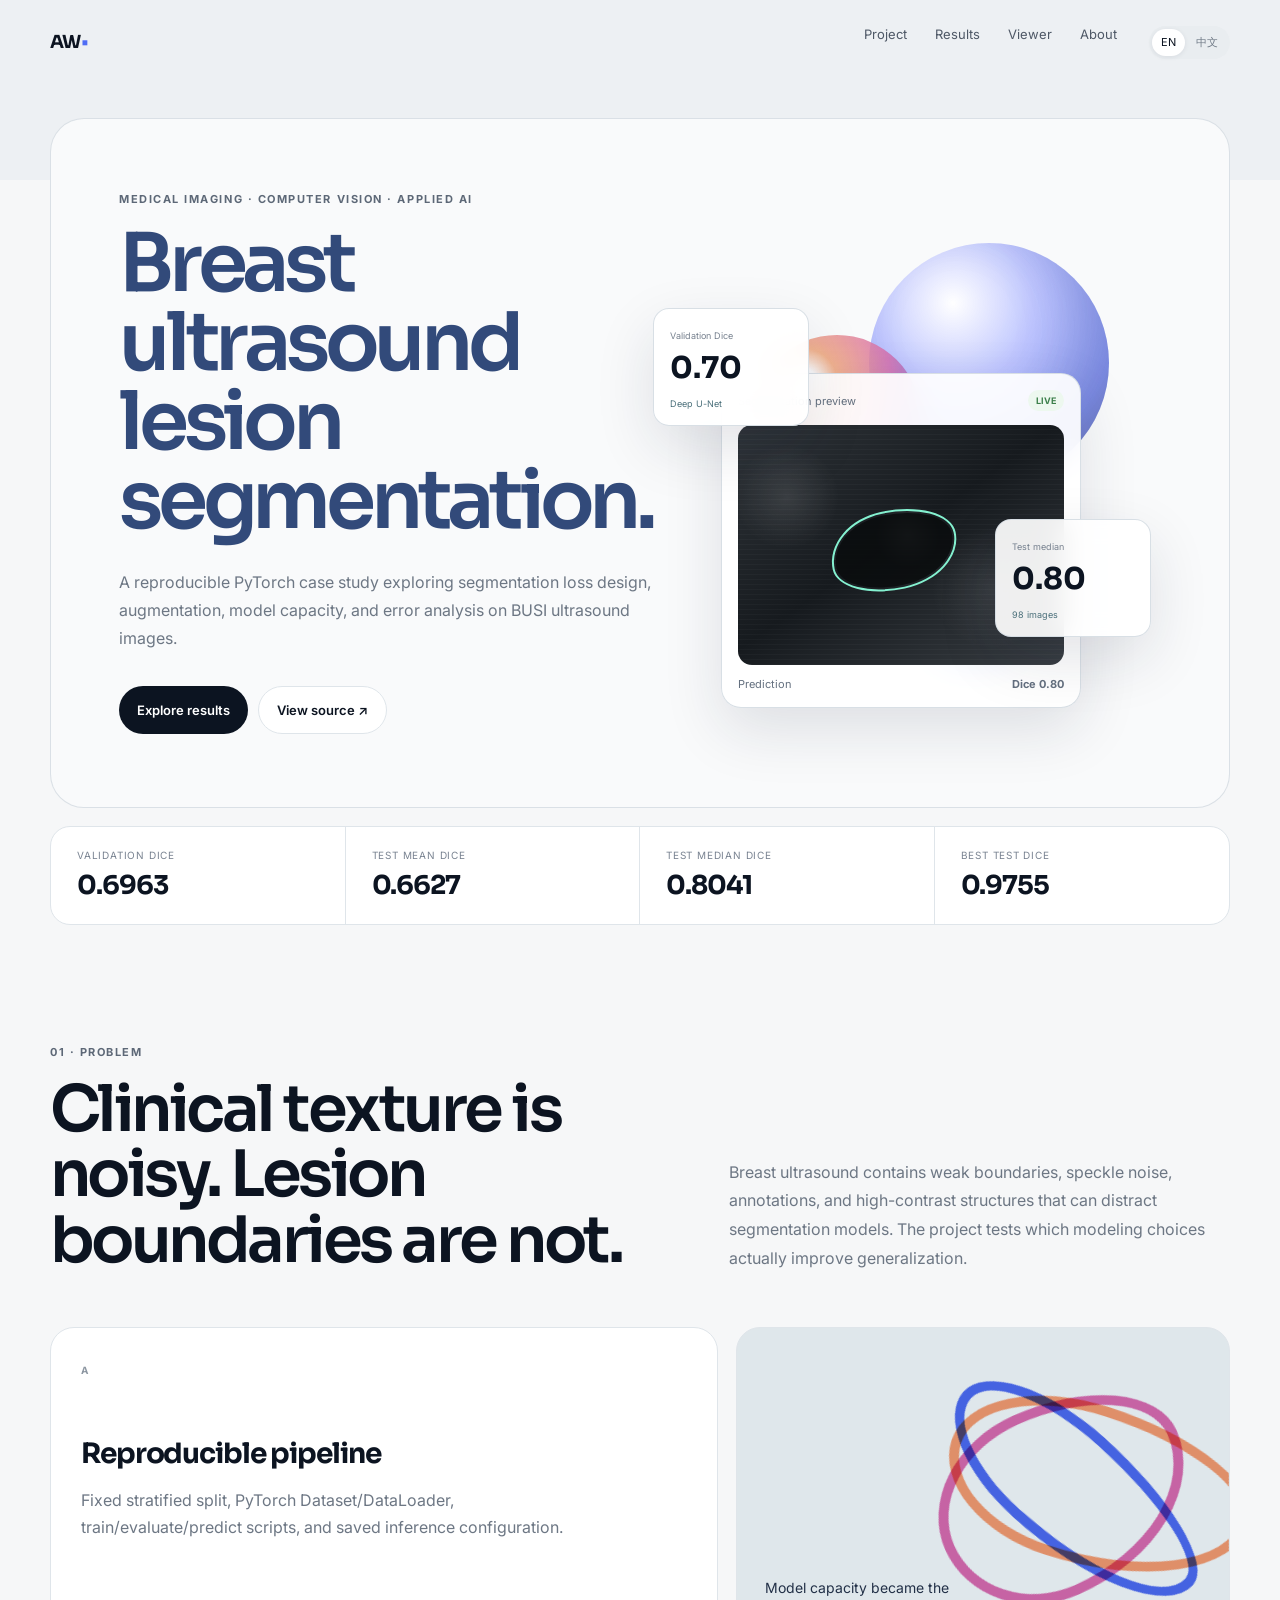
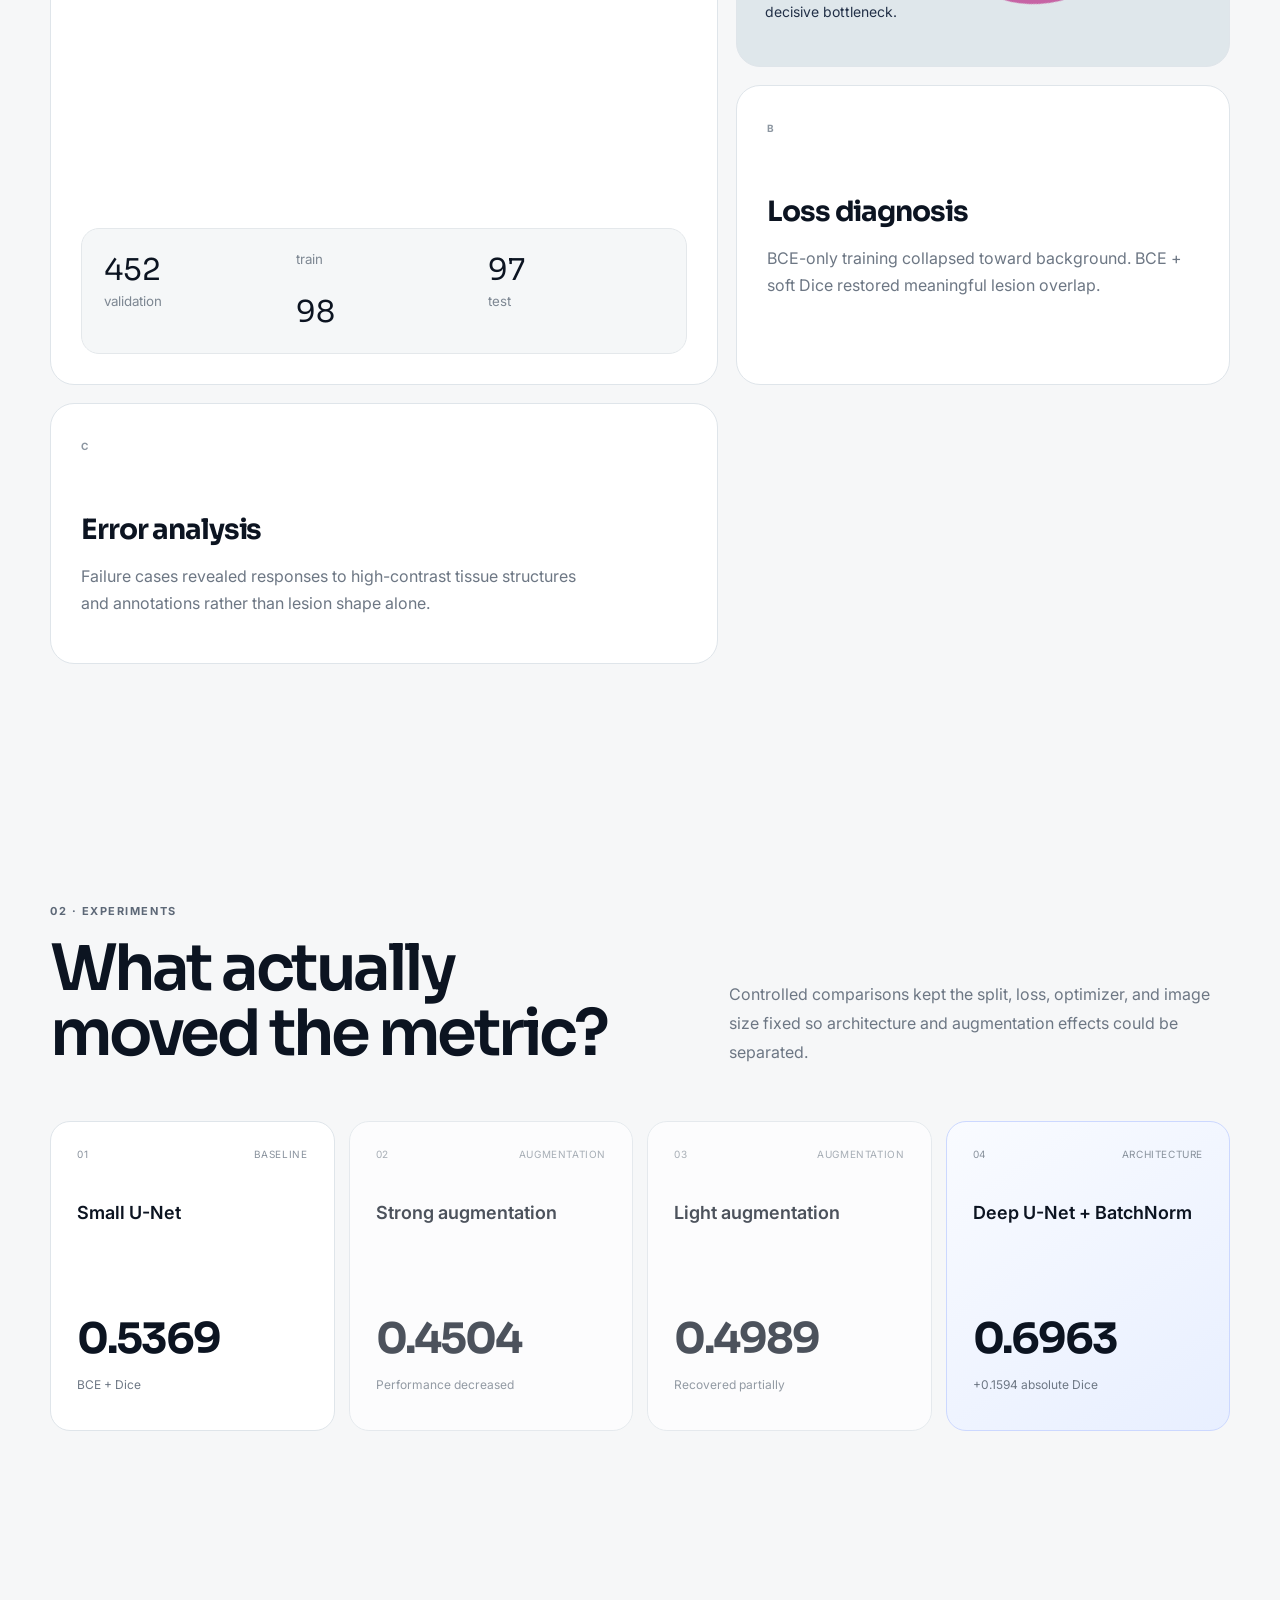
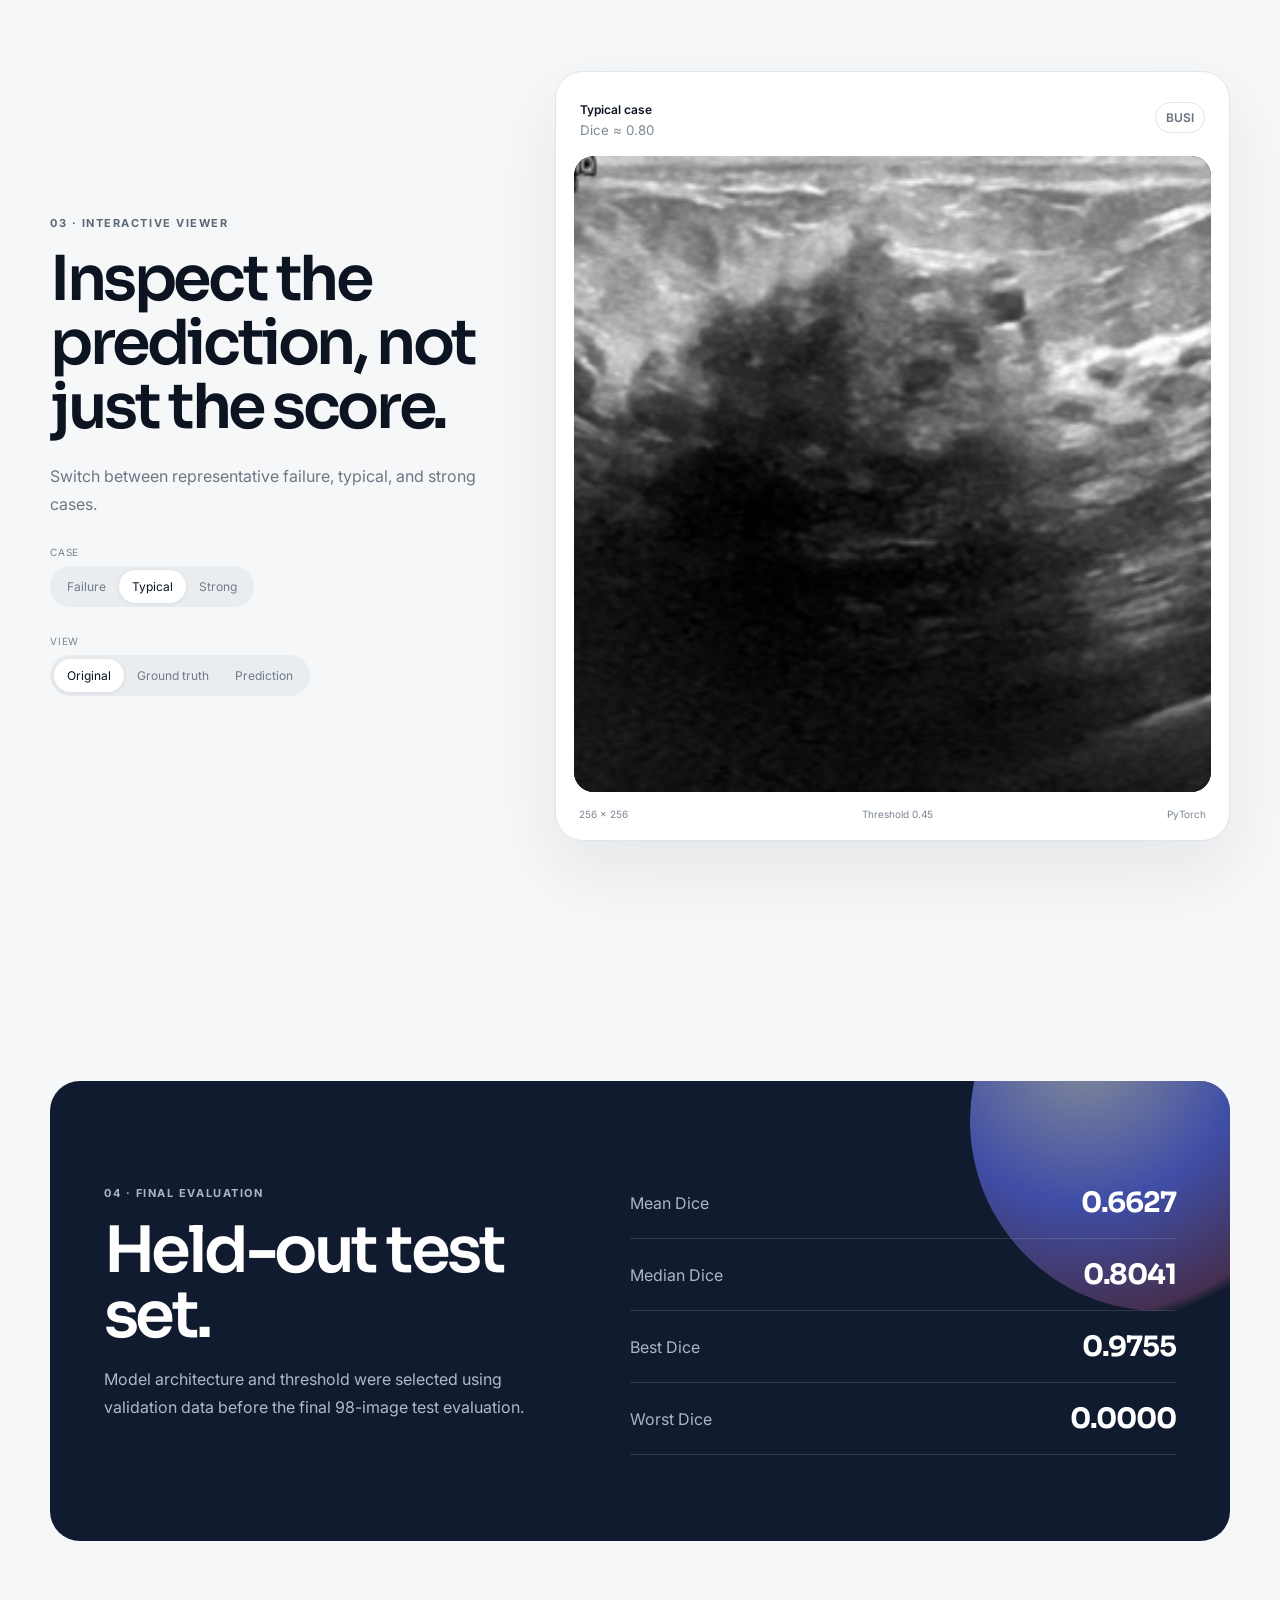
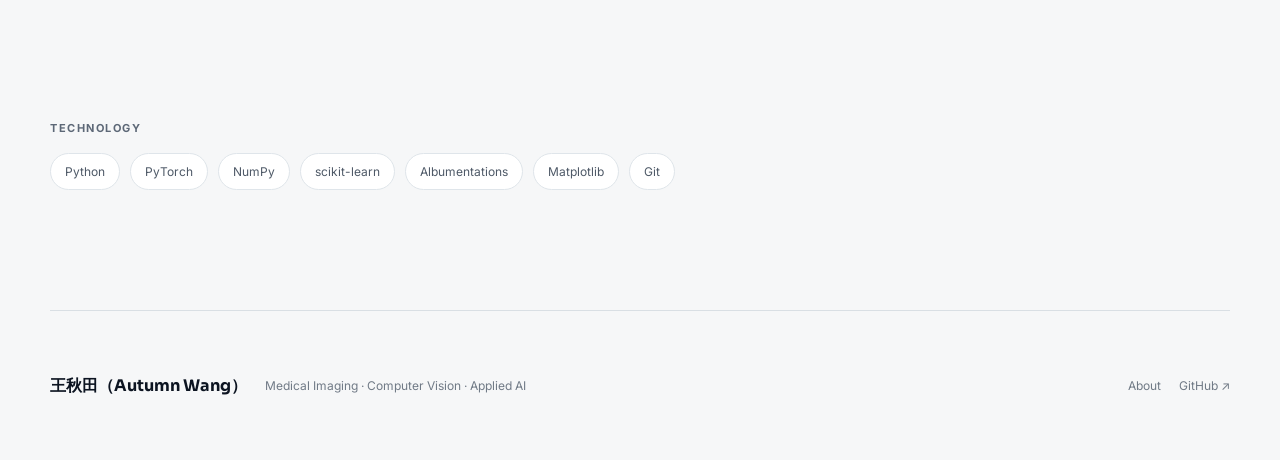
==== index.html @ 42db192d "Add bilingual biomedical AI portfolio This adds a bilingual GitHub Pages portfolio for a biomedical " ====
<!DOCTYPE html>
<html lang="en">
<head>
  <meta charset="UTF-8" />
  <meta name="viewport" content="width=device-width, initial-scale=1.0" />
  <meta name="description" content="Breast ultrasound lesion segmentation case study by Autumn Wang." />
  <title>Autumn Wang — Medical AI Portfolio</title>
  <link rel="preconnect" href="https://fonts.googleapis.com">
  <link rel="preconnect" href="https://fonts.gstatic.com" crossorigin>
  <link href="https://fonts.googleapis.com/css2?family=Inter:wght@400;500;600;700&family=Sora:wght@500;600;700&display=swap" rel="stylesheet">
  <link rel="stylesheet" href="style.css" />
</head>
<body>
  <header class="site-header">
    <a class="brand" href="index.html">AW<span>•</span></a>
    <nav class="nav">
      <a href="#work" data-en="Project" data-zh="项目">Project</a>
      <a href="#results" data-en="Results" data-zh="结果">Results</a>
      <a href="#viewer" data-en="Viewer" data-zh="案例">Viewer</a>
      <a href="about.html" data-en="About" data-zh="关于我">About</a>
      <div class="language-switch" aria-label="Language">
        <button class="language-button active" data-language="en">EN</button>
        <button class="language-button" data-language="zh">中文</button>
      </div>
    </nav>
  </header>

  <main>
    <section class="hero-shell">
      <div class="hero-panel">
        <div class="hero-copy">
          <p class="eyebrow" data-en="MEDICAL IMAGING · COMPUTER VISION · APPLIED AI" data-zh="医学影像 · 计算机视觉 · 应用型 AI">
            MEDICAL IMAGING · COMPUTER VISION · APPLIED AI
          </p>

          <h1>
            <span data-en="Breast ultrasound" data-zh="乳腺超声">Breast ultrasound</span><br>
            <span class="hero-accent" data-en="lesion segmentation." data-zh="病灶分割。">lesion segmentation.</span>
          </h1>

          <p class="hero-lede"
             data-en="A reproducible PyTorch case study exploring segmentation loss design, augmentation, model capacity, and error analysis on BUSI ultrasound images."
             data-zh="基于 PyTorch 的可复现医学影像分割项目，系统比较损失函数、数据增强与模型容量，并对 BUSI 超声影像进行错误分析。">
             A reproducible PyTorch case study exploring segmentation loss design, augmentation, model capacity, and error analysis on BUSI ultrasound images.
          </p>

          <div class="hero-actions">
            <a class="btn btn-dark" href="#results" data-en="Explore results" data-zh="查看实验结果">Explore results</a>
            <a class="btn btn-light" href="https://github.com/qwqtw/breast-ultrasound-segmentation" target="_blank" rel="noreferrer">
              <span data-en="View source ↗" data-zh="查看源码 ↗">View source ↗</span>
            </a>
          </div>
        </div>

        <div class="hero-visual" aria-hidden="true">
          <div class="orb orb-a"></div>
          <div class="orb orb-b"></div>
          <div class="orb orb-c"></div>

          <div class="float-card card-main">
            <div class="card-bar">
              <span data-en="Segmentation preview" data-zh="分割预览">Segmentation preview</span>
              <span class="status-dot">LIVE</span>
            </div>
            <div class="ultrasound-frame">
              <div class="scan-lines"></div>
              <div class="lesion-shape"></div>
              <div class="contour"></div>
            </div>
            <div class="mini-row">
              <span data-en="Prediction" data-zh="预测结果">Prediction</span>
              <strong>Dice 0.80</strong>
            </div>
          </div>

          <div class="float-card card-metric metric-one">
            <span class="mini-label" data-en="Validation Dice" data-zh="验证集 Dice">Validation Dice</span>
            <strong>0.70</strong>
            <span class="mini-note">Deep U-Net</span>
          </div>

          <div class="float-card card-metric metric-two">
            <span class="mini-label" data-en="Test median" data-zh="测试集中位数">Test median</span>
            <strong>0.80</strong>
            <span class="mini-note" data-en="98 images" data-zh="98 张图像">98 images</span>
          </div>
        </div>
      </div>

      <div class="hero-strip">
        <div><span data-en="Validation Dice" data-zh="验证集 Dice">Validation Dice</span><strong>0.6963</strong></div>
        <div><span data-en="Test Mean Dice" data-zh="测试集平均 Dice">Test Mean Dice</span><strong>0.6627</strong></div>
        <div><span data-en="Test Median Dice" data-zh="测试集中位 Dice">Test Median Dice</span><strong>0.8041</strong></div>
        <div><span data-en="Best Test Dice" data-zh="最佳测试 Dice">Best Test Dice</span><strong>0.9755</strong></div>
      </div>
    </section>

    <section class="section" id="work">
      <div class="section-title-row">
        <div>
          <p class="eyebrow" data-en="01 · PROBLEM" data-zh="01 · 问题">01 · PROBLEM</p>
          <h2 data-en="Clinical texture is noisy. Lesion boundaries are not."
              data-zh="超声纹理复杂，病灶边界更难。">
            Clinical texture is noisy. Lesion boundaries are not.
          </h2>
        </div>
        <p class="section-copy"
           data-en="Breast ultrasound contains weak boundaries, speckle noise, annotations, and high-contrast structures that can distract segmentation models. The project tests which modeling choices actually improve generalization."
           data-zh="乳腺超声影像中存在弱边界、散斑噪声、标注与高对比结构，容易干扰分割模型。本项目通过控制变量实验验证哪些建模选择真正改善泛化能力。">
           Breast ultrasound contains weak boundaries, speckle noise, annotations, and high-contrast structures that can distract segmentation models.
        </p>
      </div>

      <div class="mosaic">
        <article class="tile tile-large">
          <span class="tile-index">A</span>
          <h3 data-en="Reproducible pipeline" data-zh="可复现训练流程">Reproducible pipeline</h3>
          <p data-en="Fixed stratified split, PyTorch Dataset/DataLoader, train/evaluate/predict scripts, and saved inference configuration."
             data-zh="采用固定分层划分、PyTorch Dataset/DataLoader、独立 train/evaluate/predict 脚本，并保存推理配置。">
             Fixed stratified split, PyTorch Dataset/DataLoader, train/evaluate/predict scripts, and saved inference configuration.
          </p>
          <div class="code-surface">
            <span>452</span><small data-en="train" data-zh="训练">train</small>
            <span>97</span><small data-en="validation" data-zh="验证">validation</small>
            <span>98</span><small data-en="test" data-zh="测试">test</small>
          </div>
        </article>

        <article class="tile tile-visual">
          <div class="protein-loop loop-one"></div>
          <div class="protein-loop loop-two"></div>
          <div class="protein-loop loop-three"></div>
          <p class="floating-caption"
             data-en="Model capacity became the decisive bottleneck."
             data-zh="模型容量最终成为最关键的性能瓶颈。">
             Model capacity became the decisive bottleneck.
          </p>
        </article>

        <article class="tile">
          <span class="tile-index">B</span>
          <h3 data-en="Loss diagnosis" data-zh="损失函数诊断">Loss diagnosis</h3>
          <p data-en="BCE-only training collapsed toward background. BCE + soft Dice restored meaningful lesion overlap."
             data-zh="仅使用 BCE 时模型塌缩为背景预测；加入 soft Dice 后恢复了有效的病灶区域学习。">
             BCE-only training collapsed toward background.
          </p>
        </article>

        <article class="tile">
          <span class="tile-index">C</span>
          <h3 data-en="Error analysis" data-zh="错误分析">Error analysis</h3>
          <p data-en="Failure cases revealed responses to high-contrast tissue structures and annotations rather than lesion shape alone."
             data-zh="失败案例显示模型会响应高对比组织结构与影像标注，而不仅仅是病灶形态。">
             Failure cases revealed responses to high-contrast tissue structures and annotations rather than lesion shape alone.
          </p>
        </article>
      </div>
    </section>

    <section class="section" id="results">
      <div class="section-title-row">
        <div>
          <p class="eyebrow" data-en="02 · EXPERIMENTS" data-zh="02 · 实验">02 · EXPERIMENTS</p>
          <h2 data-en="What actually moved the metric?" data-zh="真正提升性能的是什么？">What actually moved the metric?</h2>
        </div>
        <p class="section-copy"
           data-en="Controlled comparisons kept the split, loss, optimizer, and image size fixed so architecture and augmentation effects could be separated."
           data-zh="通过固定数据划分、损失函数、优化器和图像尺寸，分别评估数据增强与模型结构对性能的影响。">
           Controlled comparisons kept the split, loss, optimizer, and image size fixed.
        </p>
      </div>

      <div class="experiment-track">
        <article class="experiment-card">
          <div class="exp-top"><span>01</span><span data-en="Baseline" data-zh="基线">Baseline</span></div>
          <h3 data-en="Small U-Net" data-zh="小型 U-Net">Small U-Net</h3>
          <strong>0.5369</strong>
          <p>BCE + Dice</p>
        </article>

        <article class="experiment-card dim">
          <div class="exp-top"><span>02</span><span data-en="Augmentation" data-zh="数据增强">Augmentation</span></div>
          <h3 data-en="Strong augmentation" data-zh="强数据增强">Strong augmentation</h3>
          <strong>0.4504</strong>
          <p data-en="Performance decreased" data-zh="性能下降">Performance decreased</p>
        </article>

        <article class="experiment-card dim">
          <div class="exp-top"><span>03</span><span data-en="Augmentation" data-zh="数据增强">Augmentation</span></div>
          <h3 data-en="Light augmentation" data-zh="轻量数据增强">Light augmentation</h3>
          <strong>0.4989</strong>
          <p data-en="Recovered partially" data-zh="部分恢复">Recovered partially</p>
        </article>

        <article class="experiment-card winner">
          <div class="exp-top"><span>04</span><span data-en="Architecture" data-zh="模型结构">Architecture</span></div>
          <h3 data-en="Deep U-Net + BatchNorm" data-zh="深层 U-Net + BatchNorm">Deep U-Net + BatchNorm</h3>
          <strong>0.6963</strong>
          <p data-en="+0.1594 absolute Dice" data-zh="Dice 绝对提升 +0.1594">+0.1594 absolute Dice</p>
        </article>
      </div>
    </section>

    <section class="section viewer-section" id="viewer">
      <div class="viewer-copy">
        <p class="eyebrow" data-en="03 · INTERACTIVE VIEWER" data-zh="03 · 交互式案例">03 · INTERACTIVE VIEWER</p>
        <h2 data-en="Inspect the prediction, not just the score."
            data-zh="不只看分数，也看模型到底预测了什么。">
            Inspect the prediction, not just the score.
        </h2>
        <p data-en="Switch between representative failure, typical, and strong cases."
           data-zh="切换查看代表性的失败、典型和优秀案例。">
           Switch between representative failure, typical, and strong cases.
        </p>

        <div class="switch-group">
          <span data-en="Case" data-zh="案例">Case</span>
          <div class="pill-switch" id="caseSwitch">
            <button data-case="failure" data-en="Failure" data-zh="失败">Failure</button>
            <button data-case="typical" class="active" data-en="Typical" data-zh="典型">Typical</button>
            <button data-case="strong" data-en="Strong" data-zh="优秀">Strong</button>
          </div>
        </div>

        <div class="switch-group">
          <span data-en="View" data-zh="视图">View</span>
          <div class="pill-switch" id="viewSwitch">
            <button data-view="original" class="active" data-en="Original" data-zh="原图">Original</button>
            <button data-view="ground-truth" data-en="Ground truth" data-zh="真实标注">Ground truth</button>
            <button data-view="prediction" data-en="Prediction" data-zh="模型预测">Prediction</button>
          </div>
        </div>
      </div>

      <div class="viewer-device">
        <div class="viewer-topbar">
          <div>
            <span id="viewerCaseLabel">Typical case</span>
            <small id="viewerScore">Dice ≈ 0.80</small>
          </div>
          <span class="viewer-badge">BUSI</span>
        </div>
        <div class="viewer-canvas">
          <div id="placeholderArt" class="placeholder-art">
            <div class="scan-lines"></div>
            <div class="lesion-shape large-lesion"></div>
            <div class="contour contour-large"></div>
          </div>
          <img id="viewerImage" alt="Segmentation case" hidden />
        </div>
        <div class="viewer-meta">
          <span>256 × 256</span>
          <span>Threshold 0.45</span>
          <span>PyTorch</span>
        </div>
      </div>
    </section>

    <section class="section final-section">
      <div class="final-panel">
        <div class="final-copy">
          <p class="eyebrow" data-en="04 · FINAL EVALUATION" data-zh="04 · 最终评估">04 · FINAL EVALUATION</p>
          <h2 data-en="Held-out test set." data-zh="独立测试集评估。">Held-out test set.</h2>
          <p data-en="Model architecture and threshold were selected using validation data before the final 98-image test evaluation."
             data-zh="模型结构与阈值均在验证集上确定后，才对 98 张独立测试图像进行最终评估。">
             Model architecture and threshold were selected using validation data before the final 98-image test evaluation.
          </p>
        </div>
        <div class="metric-stack">
          <div><span data-en="Mean Dice" data-zh="平均 Dice">Mean Dice</span><strong>0.6627</strong></div>
          <div><span data-en="Median Dice" data-zh="中位 Dice">Median Dice</span><strong>0.8041</strong></div>
          <div><span data-en="Best Dice" data-zh="最佳 Dice">Best Dice</span><strong>0.9755</strong></div>
          <div><span data-en="Worst Dice" data-zh="最低 Dice">Worst Dice</span><strong>0.0000</strong></div>
        </div>
      </div>
    </section>

    <section class="section tech-section">
      <p class="eyebrow" data-en="TECHNOLOGY" data-zh="技术栈">TECHNOLOGY</p>
      <div class="tech-cloud">
        <span>Python</span><span>PyTorch</span><span>NumPy</span><span>scikit-learn</span>
        <span>Albumentations</span><span>Matplotlib</span><span>Git</span>
      </div>
    </section>
  </main>

  <footer class="site-footer">
    <div>
      <strong>王秋田（Autumn Wang）</strong>
      <span data-en="Medical Imaging · Computer Vision · Applied AI"
            data-zh="医学影像 · 计算机视觉 · 应用型 AI">
        Medical Imaging · Computer Vision · Applied AI
      </span>
    </div>
    <div>
      <a href="about.html" data-en="About" data-zh="关于我">About</a>
      <a href="https://github.com/qwqtw/breast-ultrasound-segmentation" target="_blank" rel="noreferrer">GitHub ↗</a>
    </div>
  </footer>

  <script src="script.js"></script>
</body>
</html>
---- style.css ----
:root {
  --bg: #eef1f4;
  --paper: #f9fafb;
  --white: #ffffff;
  --ink: #0c1421;
  --muted: #6d7784;
  --line: #dfe5ea;
  --navy: #101b2f;
  --navy-2: #17263f;
  --blue: #4f6df5;
  --cyan: #6ec8d2;
  --lav: #b5b8ff;
  --peach: #ff9e72;
  --pink: #e36db2;
  --radius-xl: 34px;
  --radius-lg: 24px;
  --radius-md: 16px;
  --max: 1180px;
}

* { box-sizing: border-box; }

html { scroll-behavior: smooth; }

body {
  margin: 0;
  color: var(--ink);
  background:
    linear-gradient(180deg, #edf0f3 0, #edf0f3 180px, #f6f7f8 180px, #f6f7f8 100%);
  font-family: Inter, system-ui, -apple-system, BlinkMacSystemFont, "Segoe UI", sans-serif;
}

a { color: inherit; text-decoration: none; }
button { font: inherit; }

.site-header {
  width: min(calc(100% - 40px), var(--max));
  height: 84px;
  margin: 0 auto;
  display: flex;
  align-items: center;
  justify-content: space-between;
}

.brand {
  font-family: Sora, sans-serif;
  font-size: 18px;
  font-weight: 700;
  letter-spacing: -.04em;
}

.brand span { color: var(--blue); }

.nav {
  display: flex;
  gap: 28px;
  font-size: 13px;
  color: #4e5866;
}

.nav a:hover, .nav a.active { color: #0c1421; }

main {
  width: min(calc(100% - 40px), var(--max));
  margin: 0 auto;
}

.hero-shell { padding-top: 34px; }

.hero-panel {
  min-height: 690px;
  padding: 68px;
  border-radius: var(--radius-xl);
  background: var(--paper);
  position: relative;
  overflow: hidden;
  display: grid;
  grid-template-columns: 1.02fr .98fr;
  align-items: center;
  border: 1px solid rgba(215,222,228,.9);
}

.hero-panel::after {
  content: "";
  position: absolute;
  inset: auto -140px -210px 40%;
  height: 420px;
  background:
    repeating-linear-gradient(0deg, rgba(17,24,39,.045) 0 1px, transparent 1px 35px),
    repeating-linear-gradient(90deg, rgba(17,24,39,.045) 0 1px, transparent 1px 35px);
  transform: perspective(460px) rotateX(65deg);
  transform-origin: bottom;
  pointer-events: none;
}

.hero-copy { position: relative; z-index: 5; }

.eyebrow {
  margin: 0 0 18px;
  font-size: 11px;
  font-weight: 700;
  letter-spacing: .14em;
  color: #5d6877;
}

.hero-copy h1,
.about-copy h1 {
  margin: 0;
  font-family: Sora, sans-serif;
  font-size: clamp(54px, 6.3vw, 88px);
  line-height: .98;
  letter-spacing: -.065em;
  font-weight: 600;
}

.hero-copy h1 span,
.about-copy h1 span {
  color: #324a7a;
}

.hero-lede {
  max-width: 610px;
  margin: 28px 0 0;
  color: var(--muted);
  line-height: 1.75;
  font-size: 16px;
}

.hero-actions {
  display: flex;
  gap: 10px;
  margin-top: 34px;
}

.btn {
  min-height: 48px;
  padding: 0 18px;
  border-radius: 999px;
  display: inline-flex;
  align-items: center;
  justify-content: center;
  font-size: 13px;
  font-weight: 600;
}

.btn-dark { background: var(--ink); color: #fff; }
.btn-light { background: #fff; border: 1px solid var(--line); }

.hero-visual {
  position: relative;
  min-height: 520px;
}

.orb {
  position: absolute;
  border-radius: 50%;
  filter: blur(.2px);
}

.orb-a {
  width: 240px;
  height: 240px;
  right: 42px;
  top: 40px;
  background:
    radial-gradient(circle at 35% 25%, rgba(255,255,255,.95), rgba(178,186,255,.82) 34%, rgba(94,116,246,.72) 70%, rgba(68,84,160,.78));
  box-shadow: inset -30px -35px 60px rgba(34,44,89,.18);
}

.orb-b {
  width: 168px;
  height: 168px;
  right: 230px;
  top: 132px;
  background:
    radial-gradient(circle at 30% 28%, #fff 0 8%, rgba(255,174,128,.95) 20%, rgba(232,100,176,.8) 52%, rgba(112,102,226,.76) 80%);
  filter: saturate(.82);
}

.orb-c {
  width: 120px;
  height: 120px;
  right: 116px;
  bottom: 56px;
  background:
    radial-gradient(circle at 30% 30%, #eefcff, #78cbd4 40%, #5b77ee 72%, #6c4cb8);
}

.float-card {
  position: absolute;
  background: rgba(255,255,255,.92);
  border: 1px solid rgba(214,222,228,.95);
  box-shadow: 0 22px 60px rgba(25,36,57,.12);
  backdrop-filter: blur(14px);
}

.card-main {
  width: 360px;
  right: 70px;
  top: 170px;
  border-radius: 20px;
  padding: 16px;
  z-index: 4;
}

.card-bar, .mini-row {
  display: flex;
  justify-content: space-between;
  align-items: center;
  font-size: 11px;
  color: #64707f;
}

.status-dot {
  padding: 5px 8px;
  border-radius: 999px;
  background: #edf8ef;
  color: #3b7f4a;
  font-weight: 700;
  font-size: 9px;
}

.ultrasound-frame,
.viewer-canvas {
  position: relative;
  overflow: hidden;
  background:
    radial-gradient(circle at 52% 46%, rgba(255,255,255,.18), transparent 15%),
    linear-gradient(145deg, #2f3439 0%, #161a1e 48%, #383d42 100%);
}

.ultrasound-frame {
  height: 240px;
  border-radius: 14px;
  margin: 14px 0 12px;
}

.scan-lines {
  position: absolute;
  inset: 0;
  background:
    repeating-linear-gradient(0deg, rgba(255,255,255,.028) 0 1px, transparent 1px 5px),
    radial-gradient(circle at 15% 30%, rgba(255,255,255,.1), transparent 16%),
    radial-gradient(circle at 78% 68%, rgba(255,255,255,.08), transparent 20%);
  mix-blend-mode: screen;
}

.lesion-shape {
  position: absolute;
  width: 120px;
  height: 72px;
  border-radius: 46% 54% 48% 52% / 58% 44% 56% 42%;
  background: rgba(9,11,13,.83);
  left: 48%;
  top: 52%;
  transform: translate(-50%,-50%) rotate(-12deg);
}

.contour {
  position: absolute;
  width: 128px;
  height: 80px;
  left: 48%;
  top: 52%;
  transform: translate(-50%,-50%) rotate(-12deg);
  border: 2px solid #84f1d0;
  border-radius: 46% 54% 48% 52% / 58% 44% 56% 42%;
}

.card-metric {
  border-radius: 16px;
  padding: 14px 16px;
  width: 156px;
  z-index: 7;
}

.metric-one { left: 0; top: 105px; }
.metric-two { right: 0; bottom: 86px; }

.card-metric strong {
  display: block;
  font-family: Sora, sans-serif;
  font-size: 30px;
  margin: 6px 0 4px;
}

.mini-label, .mini-note { font-size: 9px; color: #76808e; }
.mini-note { color: #4a6f7a; }

.hero-strip {
  margin-top: 18px;
  display: grid;
  grid-template-columns: repeat(4,1fr);
  background: #fff;
  border: 1px solid var(--line);
  border-radius: 20px;
  overflow: hidden;
}

.hero-strip div {
  padding: 22px 26px;
  border-right: 1px solid var(--line);
}

.hero-strip div:last-child { border-right: 0; }

.hero-strip span {
  display: block;
  font-size: 10px;
  color: #798391;
  text-transform: uppercase;
  letter-spacing: .08em;
}

.hero-strip strong {
  display: block;
  margin-top: 8px;
  font-family: Sora, sans-serif;
  font-size: 26px;
  letter-spacing: -.04em;
}

.section { padding: 120px 0; }

.section-title-row {
  display: grid;
  grid-template-columns: 1.08fr .92fr;
  gap: 90px;
  align-items: end;
  margin-bottom: 54px;
}

.section-title-row h2,
.final-copy h2,
.contact-intro h2 {
  margin: 0;
  font-family: Sora, sans-serif;
  font-size: clamp(38px, 5vw, 64px);
  line-height: 1.02;
  letter-spacing: -.055em;
  font-weight: 600;
}

.section-copy {
  margin: 0;
  color: var(--muted);
  line-height: 1.8;
  max-width: 560px;
}

.mosaic {
  display: grid;
  grid-template-columns: 1.15fr .85fr;
  grid-template-rows: 340px 300px;
  gap: 18px;
}

.tile {
  position: relative;
  overflow: hidden;
  border: 1px solid var(--line);
  border-radius: var(--radius-lg);
  background: #fff;
  padding: 30px;
}

.tile-large { grid-row: 1 / span 2; }

.tile-index {
  font-size: 10px;
  font-weight: 700;
  color: #8c96a1;
}

.tile h3 {
  margin: 58px 0 12px;
  font-family: Sora, sans-serif;
  font-size: 28px;
  letter-spacing: -.04em;
}

.tile p {
  max-width: 500px;
  color: var(--muted);
  line-height: 1.7;
}

.code-surface {
  position: absolute;
  left: 30px;
  right: 30px;
  bottom: 30px;
  padding: 22px;
  border-radius: 18px;
  background: #f5f7f8;
  border: 1px solid #e4e8eb;
  display: grid;
  grid-template-columns: repeat(3,1fr);
  gap: 4px 16px;
}

.code-surface span {
  font-family: Sora, sans-serif;
  font-size: 30px;
}

.code-surface small { color: #7d8792; }

.tile-visual {
  background: #dfe7eb;
  min-height: 340px;
}

.protein-loop {
  position: absolute;
  border: 10px solid transparent;
  border-radius: 45% 55% 60% 40% / 50% 42% 58% 50%;
  mix-blend-mode: multiply;
}

.loop-one {
  width: 310px; height: 160px; right: -25px; top: 80px;
  border-color: var(--peach);
  transform: rotate(18deg);
}

.loop-two {
  width: 260px; height: 190px; right: 35px; top: 74px;
  border-color: var(--pink);
  transform: rotate(-24deg);
}

.loop-three {
  width: 300px; height: 120px; right: 4px; top: 104px;
  border-color: var(--blue);
  transform: rotate(42deg);
}

.floating-caption {
  position: absolute;
  left: 28px;
  bottom: 28px;
  width: 220px;
  font-size: 14px;
  color: #223047 !important;
}

.experiment-track {
  display: grid;
  grid-template-columns: repeat(4,1fr);
  gap: 14px;
}

.experiment-card {
  min-height: 310px;
  padding: 26px;
  border: 1px solid var(--line);
  border-radius: 20px;
  background: #fff;
  display: flex;
  flex-direction: column;
}

.experiment-card.dim { opacity: .72; }

.experiment-card.winner {
  background: linear-gradient(145deg, #f9fbff, #e8efff);
  border-color: #ccd8ff;
}

.exp-top {
  display: flex;
  justify-content: space-between;
  color: #89929d;
  font-size: 10px;
  text-transform: uppercase;
  letter-spacing: .06em;
}

.experiment-card h3 {
  margin-top: 42px;
  font-size: 18px;
  font-weight: 600;
}

.experiment-card strong {
  margin-top: auto;
  font-family: Sora, sans-serif;
  font-size: 42px;
  letter-spacing: -.05em;
}

.experiment-card p { color: var(--muted); font-size: 12px; }

.viewer-section {
  display: grid;
  grid-template-columns: .78fr 1.22fr;
  gap: 74px;
  align-items: center;
}

.viewer-copy h2 {
  margin: 0 0 22px;
  font-family: Sora, sans-serif;
  font-size: clamp(42px, 5vw, 62px);
  line-height: 1.03;
  letter-spacing: -.055em;
  font-weight: 600;
}

.viewer-copy > p:not(.eyebrow) { color: var(--muted); line-height: 1.75; }

.switch-group { margin-top: 28px; }
.switch-group > span {
  display: block;
  margin-bottom: 8px;
  color: #78828e;
  font-size: 10px;
  text-transform: uppercase;
  letter-spacing: .08em;
}

.pill-switch {
  display: inline-flex;
  padding: 4px;
  background: #e9edf0;
  border-radius: 999px;
}

.pill-switch button {
  border: 0;
  background: transparent;
  color: #717b87;
  padding: 9px 13px;
  border-radius: 999px;
  cursor: pointer;
  font-size: 12px;
}

.pill-switch button.active {
  background: #fff;
  color: var(--ink);
  box-shadow: 0 1px 5px rgba(20,30,45,.08);
}

.viewer-device {
  border-radius: 28px;
  background: #fff;
  border: 1px solid var(--line);
  padding: 18px;
  box-shadow: 0 30px 70px rgba(22,32,48,.08);
}

.viewer-topbar, .viewer-meta {
  display: flex;
  justify-content: space-between;
  align-items: center;
}

.viewer-topbar { padding: 8px 6px 18px; }

.viewer-topbar span { font-size: 12px; font-weight: 600; }
.viewer-topbar small { display: block; color: #7f8995; margin-top: 4px; }

.viewer-badge {
  border: 1px solid var(--line);
  border-radius: 999px;
  padding: 7px 10px;
  color: #68727e;
}

.viewer-canvas {
  min-height: 470px;
  border-radius: 20px;
  display: grid;
  place-items: center;
}

.placeholder-art {
  position: absolute;
  inset: 0;
}

.large-lesion {
  width: 180px; height: 110px;
}
.contour-large {
  width: 190px; height: 120px;
}

.viewer-canvas img {
  width: 100%;
  height: 100%;
  object-fit: contain;
  background: #111;
}

.viewer-meta {
  padding: 16px 5px 2px;
  color: #7b8591;
  font-size: 10px;
}

.architecture-section {
  padding-top: 90px;
}

.architecture-flow {
  display: flex;
  align-items: center;
  overflow-x: auto;
  padding: 20px 0;
}

.arch-node {
  min-width: 132px;
  padding: 20px 18px;
  border: 1px solid var(--line);
  border-radius: 16px;
  background: #fff;
  text-align: center;
}

.arch-node span {
  display: block;
  color: #7e8894;
  font-size: 9px;
  text-transform: uppercase;
  letter-spacing: .08em;
}

.arch-node strong {
  display: block;
  margin-top: 8px;
  font-size: 13px;
}

.arch-focus {
  background: #18243a;
  color: #fff;
  border-color: #18243a;
}

.arch-focus span { color: #aeb9ca; }

.arch-line {
  min-width: 28px;
  height: 1px;
  background: #cfd6dc;
}

.final-panel {
  min-height: 460px;
  border-radius: 30px;
  background: var(--navy);
  color: #fff;
  padding: 54px;
  display: grid;
  grid-template-columns: .9fr 1.1fr;
  gap: 80px;
  align-items: center;
  position: relative;
  overflow: hidden;
}

.final-panel::after {
  content: "";
  position: absolute;
  width: 380px;
  height: 380px;
  right: -120px;
  top: -150px;
  border-radius: 50%;
  background: radial-gradient(circle at 30% 30%, rgba(255,255,255,.5), rgba(94,112,246,.6) 42%, rgba(227,109,178,.25) 72%, transparent 75%);
}

.final-copy p:not(.eyebrow) {
  max-width: 470px;
  color: #aeb9c9;
  line-height: 1.75;
}

.final-copy .eyebrow { color: #aab6c8; }

.metric-stack { position: relative; z-index: 3; }

.metric-stack div {
  padding: 18px 0;
  border-bottom: 1px solid rgba(255,255,255,.12);
  display: flex;
  justify-content: space-between;
  align-items: center;
}

.metric-stack span { color: #aab5c5; }
.metric-stack strong {
  font-family: Sora, sans-serif;
  font-size: 28px;
  letter-spacing: -.04em;
}

.tech-section { padding-top: 60px; }

.tech-cloud {
  display: flex;
  flex-wrap: wrap;
  gap: 10px;
}

.tech-cloud span {
  background: #fff;
  border: 1px solid var(--line);
  border-radius: 999px;
  padding: 10px 14px;
  color: #4e5967;
  font-size: 12px;
}

.site-footer {
  width: min(calc(100% - 40px), var(--max));
  margin: 0 auto;
  min-height: 150px;
  border-top: 1px solid #d9dfe4;
  display: flex;
  align-items: center;
  justify-content: space-between;
}

.site-footer > div {
  display: flex;
  gap: 18px;
  align-items: center;
}

.site-footer strong { font-family: Sora, sans-serif; }
.site-footer span, .site-footer a { color: #707a86; font-size: 12px; }

/* About */
.about-hero {
  min-height: 650px;
  background: var(--paper);
  border: 1px solid var(--line);
  border-radius: 34px;
  padding: 68px;
  display: grid;
  grid-template-columns: 1.05fr .95fr;
  gap: 80px;
  align-items: center;
  position: relative;
  overflow: hidden;
}

.about-hero::after {
  content: "";
  width: 420px;
  height: 420px;
  border-radius: 50%;
  position: absolute;
  right: -170px;
  bottom: -170px;
  background: radial-gradient(circle at 35% 30%, #fff 0 8%, #c8d4ff 18%, #788cf1 44%, #f0a17d 68%, transparent 70%);
  opacity: .72;
}

.about-card {
  position: relative;
  z-index: 2;
  background: rgba(255,255,255,.8);
  border: 1px solid var(--line);
  border-radius: 22px;
  padding: 30px;
  backdrop-filter: blur(12px);
}

.about-card p {
  color: var(--muted);
  line-height: 1.8;
}

.about-grid {
  display: grid;
  grid-template-columns: 1.1fr .9fr;
  grid-template-rows: 300px 300px;
  gap: 18px;
}

.about-tile {
  position: relative;
  overflow: hidden;
  background: #fff;
  border: 1px solid var(--line);
  border-radius: 24px;
  padding: 30px;
}

.about-tile.large { grid-row: 1 / span 2; }

.about-tile h2 {
  margin-top: 70px;
  font-family: Sora, sans-serif;
  font-size: 38px;
  line-height: 1.05;
  letter-spacing: -.045em;
  max-width: 420px;
}

.about-tile h3 {
  margin-top: 60px;
  font-family: Sora, sans-serif;
  font-size: 24px;
  letter-spacing: -.035em;
}

.about-tile p {
  max-width: 470px;
  color: var(--muted);
  line-height: 1.7;
}

.about-blob {
  position: absolute;
  width: 220px;
  height: 220px;
  border-radius: 44% 56% 62% 38% / 48% 37% 63% 52%;
  right: -40px;
  bottom: -35px;
}

.blob-blue {
  background: radial-gradient(circle at 35% 28%, #fff, #cbd3ff 20%, #6d7ef1 55%, #4e4fae 82%);
}

.visual-tile {
  background: #dfe7eb;
}

.visual-tile p {
  position: absolute;
  left: 30px;
  bottom: 20px;
  color: #27364a;
  width: 220px;
}

.contact-section {
  display: grid;
  grid-template-columns: .8fr 1.2fr;
  gap: 80px;
}

.contact-intro p:not(.eyebrow) {
  color: var(--muted);
  line-height: 1.7;
}

.contact-list a {
  display: grid;
  grid-template-columns: 110px 1fr auto;
  gap: 20px;
  align-items: center;
  padding: 22px 0;
  border-bottom: 1px solid var(--line);
}

.contact-list span { color: #7d8793; font-size: 11px; }
.contact-list em { font-style: normal; color: #69778a; }

@media (max-width: 980px) {
  .hero-panel,
  .section-title-row,
  .viewer-section,
  .final-panel,
  .about-hero,
  .contact-section {
    grid-template-columns: 1fr;
  }

  .hero-panel { padding: 46px; }
  .hero-visual { min-height: 470px; }
  .mosaic { grid-template-columns: 1fr; grid-template-rows: auto; }
  .tile-large { grid-row: auto; min-height: 450px; }
  .experiment-track { grid-template-columns: repeat(2,1fr); }
  .hero-strip { grid-template-columns: repeat(2,1fr); }
  .about-grid { grid-template-columns: 1fr; grid-template-rows: auto; }
  .about-tile.large { grid-row: auto; min-height: 440px; }
}

@media (max-width: 640px) {
  body { background: #f5f6f7; }
  .site-header, main, .site-footer { width: min(calc(100% - 24px), var(--max)); }
  .nav { gap: 14px; }
  .nav a:nth-child(2), .nav a:nth-child(3) { display: none; }
  .hero-panel, .about-hero { padding: 28px; border-radius: 24px; }
  .hero-copy h1, .about-copy h1 { font-size: 48px; }
  .hero-actions { flex-direction: column; align-items: stretch; }
  .hero-visual { min-height: 420px; transform: scale(.92); transform-origin: top center; }
  .card-main { right: 0; width: 320px; }
  .metric-one { left: 4px; top: 118px; }
  .metric-two { right: 0; bottom: 60px; }
  .hero-strip { grid-template-columns: 1fr 1fr; }
  .hero-strip div:nth-child(2) { border-right: 0; }
  .section { padding: 82px 0; }
  .section-title-row { gap: 26px; }
  .experiment-track { grid-template-columns: 1fr; }
  .viewer-device { padding: 10px; }
  .viewer-canvas { min-height: 360px; }
  .final-panel { padding: 30px; }
  .site-footer { padding: 36px 0; flex-direction: column; align-items: flex-start; gap: 18px; }
  .site-footer > div { flex-wrap: wrap; }
}

/* ==========================================================
   Bilingual navigation + Chinese typography
========================================================== */

.language-switch {
  display: inline-flex;
  gap: 2px;
  padding: 3px;
  margin-left: 4px;
  border-radius: 999px;
  background: #e9edf0;
}

.language-button {
  border: 0;
  background: transparent;
  color: #717b87;
  padding: 6px 9px;
  border-radius: 999px;
  cursor: pointer;
  font-size: 11px;
}

.language-button.active {
  background: #fff;
  color: var(--ink);
  box-shadow: 0 1px 5px rgba(20,30,45,.08);
}

html[lang="zh"] body {
  font-family: Inter, "PingFang SC", "Microsoft YaHei", "Noto Sans CJK SC", sans-serif;
}

html[lang="zh"] h1,
html[lang="zh"] h2,
html[lang="zh"] h3,
html[lang="zh"] .brand,
html[lang="zh"] strong {
  font-family: "PingFang SC", "Microsoft YaHei", "Noto Sans CJK SC", Inter, sans-serif;
}

.hero-accent {
  color: #324a7a;
}

/* ==========================================================
   About portrait
========================================================== */

.portrait-shell {
  position: relative;
  z-index: 2;
  align-self: stretch;
  min-height: 520px;
  border-radius: 28px;
  overflow: hidden;
  background: #dfe5e8;
  border: 1px solid var(--line);
}

.portrait-image {
  width: 100%;
  height: 100%;
  object-fit: cover;
  object-position: center 28%;
  display: block;
}

.portrait-tag {
  position: absolute;
  left: 20px;
  right: 20px;
  bottom: 20px;
  padding: 16px 18px;
  border-radius: 16px;
  background: rgba(255,255,255,.84);
  border: 1px solid rgba(255,255,255,.72);
  backdrop-filter: blur(16px);
}

.portrait-tag span {
  display: block;
  color: #697483;
  font-size: 10px;
  margin-bottom: 6px;
}

.portrait-tag strong {
  font-size: 15px;
}

@media (max-width: 980px) {
  .portrait-shell {
    min-height: 560px;
  }
}

@media (max-width: 640px) {
  .language-switch {
    margin-left: 0;
  }

  .portrait-shell {
    min-height: 460px;
  }
}
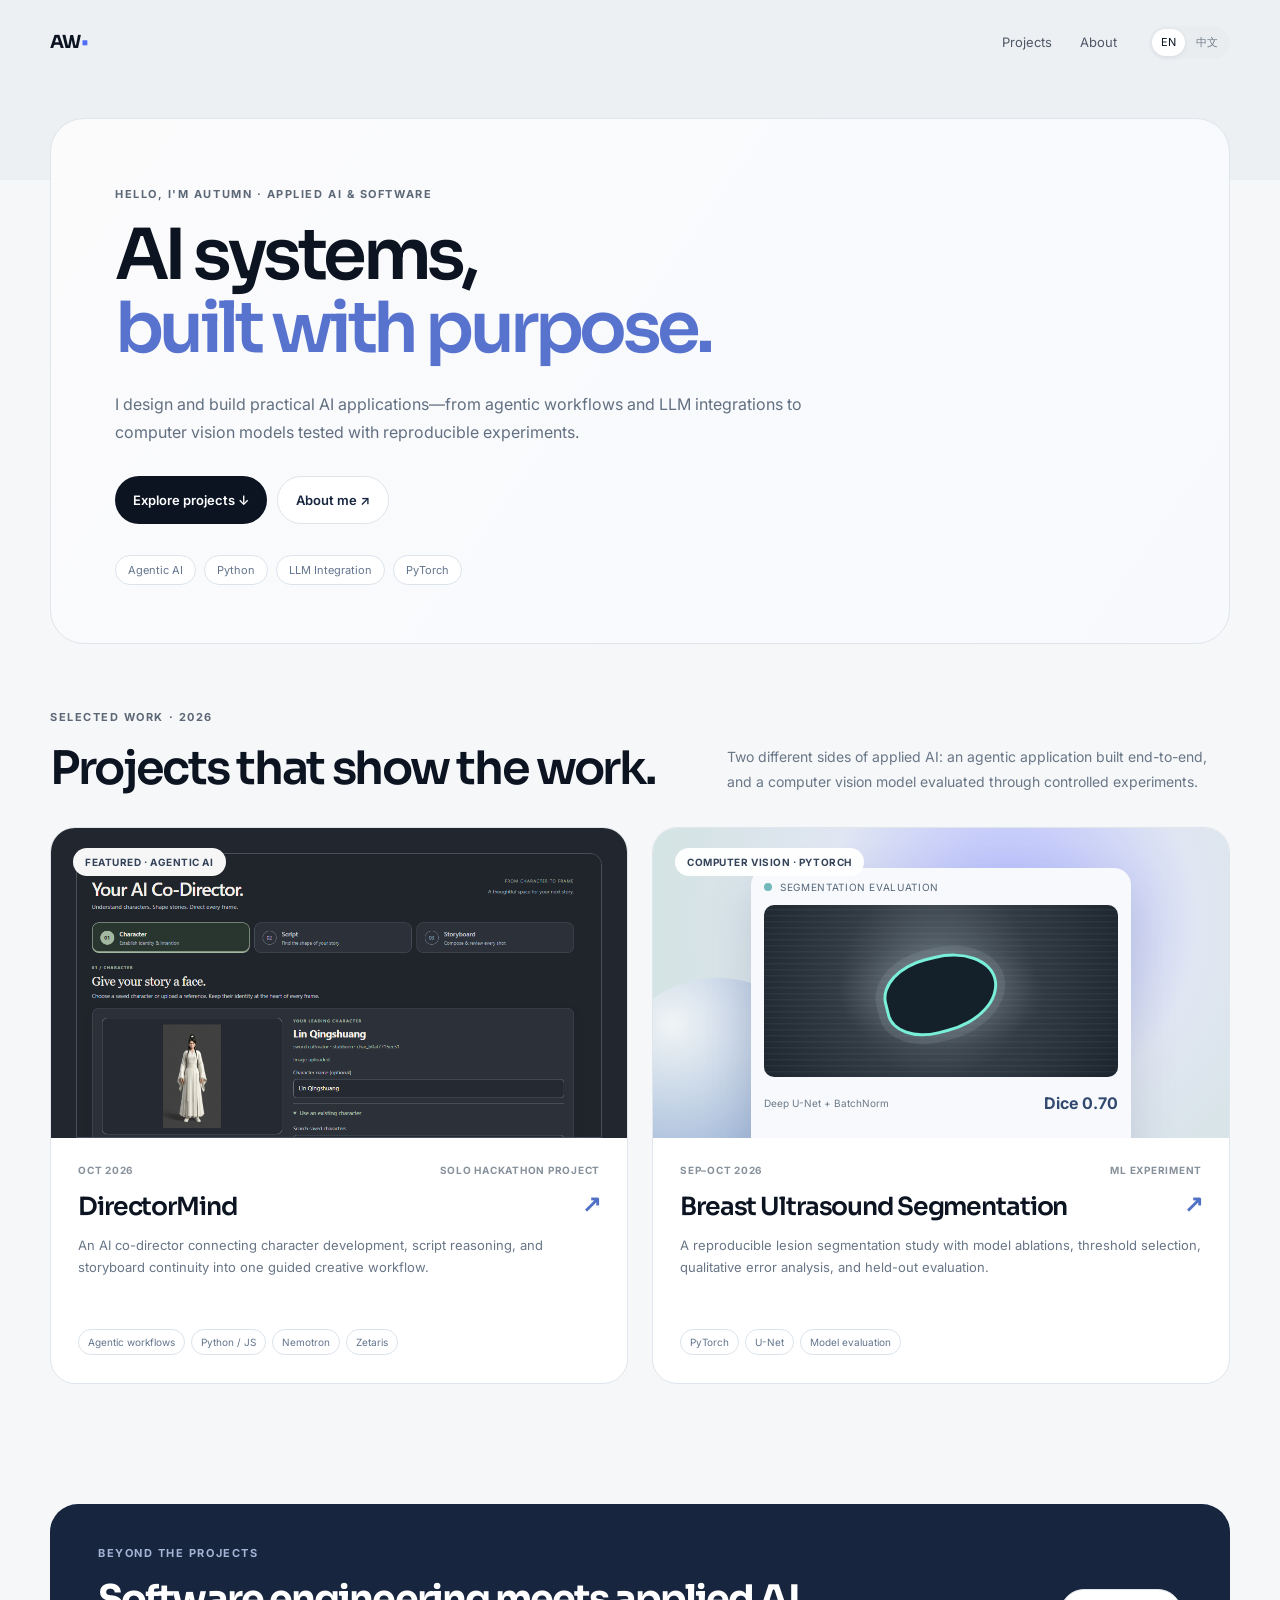
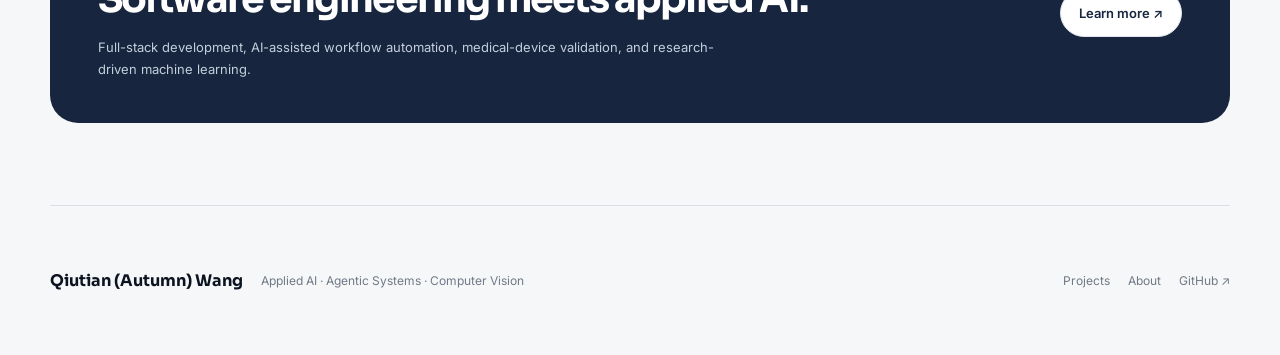
==== commit d921917b: "Add two-project site and DirectorMind case study This update turns the site into a two-project portf" ====
--- a/index.html
+++ b/index.html
@@ -1,303 +1,59 @@
 <!DOCTYPE html>
+
 <html lang="en">
 <head>
-  <meta charset="UTF-8" />
-  <meta name="viewport" content="width=device-width, initial-scale=1.0" />
-  <meta name="description" content="Breast ultrasound lesion segmentation case study by Autumn Wang." />
-  <title>Autumn Wang — Medical AI Portfolio</title>
-  <link rel="preconnect" href="https://fonts.googleapis.com">
-  <link rel="preconnect" href="https://fonts.gstatic.com" crossorigin>
-  <link href="https://fonts.googleapis.com/css2?family=Inter:wght@400;500;600;700&family=Sora:wght@500;600;700&display=swap" rel="stylesheet">
-  <link rel="stylesheet" href="style.css" />
+<meta charset="utf-8"/>
+<meta content="width=device-width, initial-scale=1" name="viewport"/>
+<meta content="#edf0f3" name="theme-color"/>
+<link href="https://fonts.googleapis.com" rel="preconnect"/>
+<link crossorigin="" href="https://fonts.gstatic.com" rel="preconnect"/>
+<link href="https://fonts.googleapis.com/css2?family=Inter:wght@400;500;600;700&amp;family=Sora:wght@500;600;700&amp;display=swap" rel="stylesheet"/>
+<link href="style.css" rel="stylesheet"/>
+<meta content="Portfolio of Autumn Wang: agentic AI application development, LLM workflows, PyTorch, and computer vision." name="description"/>
+<title>Autumn Wang — AI Engineering Portfolio</title>
 </head>
-<body>
-  <header class="site-header">
-    <a class="brand" href="index.html">AW<span>•</span></a>
-    <nav class="nav">
-      <a href="#work" data-en="Project" data-zh="项目">Project</a>
-      <a href="#results" data-en="Results" data-zh="结果">Results</a>
-      <a href="#viewer" data-en="Viewer" data-zh="案例">Viewer</a>
-      <a href="about.html" data-en="About" data-zh="关于我">About</a>
-      <div class="language-switch" aria-label="Language">
-        <button class="language-button active" data-language="en">EN</button>
-        <button class="language-button" data-language="zh">中文</button>
-      </div>
-    </nav>
-  </header>
+<body class="portfolio-home">
+<header class="site-header">
+<a aria-label="Autumn Wang home" class="brand" href="index.html">AW<span>•</span></a>
+<nav aria-label="Primary navigation" class="nav portfolio-nav">
+<a data-en="Projects" data-zh="项目" href="index.html#projects">Projects</a>
+<a data-en="About" data-zh="关于我" href="about.html">About</a>
+<div aria-label="Language" class="language-switch">
+<button class="language-button active" data-language="en" type="button">EN</button>
+<button class="language-button" data-language="zh" type="button">中文</button>
+</div>
+</nav>
+</header>
+<main>
+<section aria-labelledby="portfolio-title" class="portfolio-hero">
+<div class="portfolio-hero-copy">
+<p class="eyebrow" data-en="HELLO, I'M AUTUMN · APPLIED AI &amp; SOFTWARE" data-zh="你好，我是 AUTUMN · 应用 AI 与软件开发">HELLO, I'M AUTUMN · APPLIED AI &amp; SOFTWARE</p>
+<h1 id="portfolio-title"><span data-en="AI systems," data-zh="构建真正">AI systems,</span><span class="portfolio-accent" data-en="built with purpose." data-zh="有用的 AI 系统。">built with purpose.</span></h1>
+<p class="portfolio-lede" data-en="I design and build practical AI applications—from agentic workflows and LLM integrations to computer vision models tested with reproducible experiments." data-zh="我开发实用型 AI 应用，从 Agentic AI 工作流与 LLM 集成，到经过可复现实验验证的计算机视觉模型。">I design and build practical AI applications—from agentic workflows and LLM integrations to computer vision models tested with reproducible experiments.</p>
+<div class="portfolio-hero-actions"><a class="btn btn-dark" data-en="Explore projects ↓" data-zh="查看项目 ↓" href="#projects">Explore projects ↓</a><a class="btn btn-light" data-en="About me ↗" data-zh="关于我 ↗" href="about.html">About me ↗</a></div>
+<div class="portfolio-keywords"><span>Agentic AI</span><span>Python</span><span>LLM Integration</span><span>PyTorch</span></div>
+</div>
 
-  <main>
-    <section class="hero-shell">
-      <div class="hero-panel">
-        <div class="hero-copy">
-          <p class="eyebrow" data-en="MEDICAL IMAGING · COMPUTER VISION · APPLIED AI" data-zh="医学影像 · 计算机视觉 · 应用型 AI">
-            MEDICAL IMAGING · COMPUTER VISION · APPLIED AI
-          </p>
-
-          <h1>
-            <span data-en="Breast ultrasound" data-zh="乳腺超声">Breast ultrasound</span><br>
-            <span class="hero-accent" data-en="lesion segmentation." data-zh="病灶分割。">lesion segmentation.</span>
-          </h1>
-
-          <p class="hero-lede"
-             data-en="A reproducible PyTorch case study exploring segmentation loss design, augmentation, model capacity, and error analysis on BUSI ultrasound images."
-             data-zh="基于 PyTorch 的可复现医学影像分割项目，系统比较损失函数、数据增强与模型容量，并对 BUSI 超声影像进行错误分析。">
-             A reproducible PyTorch case study exploring segmentation loss design, augmentation, model capacity, and error analysis on BUSI ultrasound images.
-          </p>
-
-          <div class="hero-actions">
-            <a class="btn btn-dark" href="#results" data-en="Explore results" data-zh="查看实验结果">Explore results</a>
-            <a class="btn btn-light" href="https://github.com/qwqtw/breast-ultrasound-segmentation" target="_blank" rel="noreferrer">
-              <span data-en="View source ↗" data-zh="查看源码 ↗">View source ↗</span>
-            </a>
-          </div>
-        </div>
-
-        <div class="hero-visual" aria-hidden="true">
-          <div class="orb orb-a"></div>
-          <div class="orb orb-b"></div>
-          <div class="orb orb-c"></div>
-
-          <div class="float-card card-main">
-            <div class="card-bar">
-              <span data-en="Segmentation preview" data-zh="分割预览">Segmentation preview</span>
-              <span class="status-dot">LIVE</span>
-            </div>
-            <div class="ultrasound-frame">
-              <div class="scan-lines"></div>
-              <div class="lesion-shape"></div>
-              <div class="contour"></div>
-            </div>
-            <div class="mini-row">
-              <span data-en="Prediction" data-zh="预测结果">Prediction</span>
-              <strong>Dice 0.80</strong>
-            </div>
-          </div>
-
-          <div class="float-card card-metric metric-one">
-            <span class="mini-label" data-en="Validation Dice" data-zh="验证集 Dice">Validation Dice</span>
-            <strong>0.70</strong>
-            <span class="mini-note">Deep U-Net</span>
-          </div>
-
-          <div class="float-card card-metric metric-two">
-            <span class="mini-label" data-en="Test median" data-zh="测试集中位数">Test median</span>
-            <strong>0.80</strong>
-            <span class="mini-note" data-en="98 images" data-zh="98 张图像">98 images</span>
-          </div>
-        </div>
-      </div>
-
-      <div class="hero-strip">
-        <div><span data-en="Validation Dice" data-zh="验证集 Dice">Validation Dice</span><strong>0.6963</strong></div>
-        <div><span data-en="Test Mean Dice" data-zh="测试集平均 Dice">Test Mean Dice</span><strong>0.6627</strong></div>
-        <div><span data-en="Test Median Dice" data-zh="测试集中位 Dice">Test Median Dice</span><strong>0.8041</strong></div>
-        <div><span data-en="Best Test Dice" data-zh="最佳测试 Dice">Best Test Dice</span><strong>0.9755</strong></div>
-      </div>
-    </section>
-
-    <section class="section" id="work">
-      <div class="section-title-row">
-        <div>
-          <p class="eyebrow" data-en="01 · PROBLEM" data-zh="01 · 问题">01 · PROBLEM</p>
-          <h2 data-en="Clinical texture is noisy. Lesion boundaries are not."
-              data-zh="超声纹理复杂，病灶边界更难。">
-            Clinical texture is noisy. Lesion boundaries are not.
-          </h2>
-        </div>
-        <p class="section-copy"
-           data-en="Breast ultrasound contains weak boundaries, speckle noise, annotations, and high-contrast structures that can distract segmentation models. The project tests which modeling choices actually improve generalization."
-           data-zh="乳腺超声影像中存在弱边界、散斑噪声、标注与高对比结构，容易干扰分割模型。本项目通过控制变量实验验证哪些建模选择真正改善泛化能力。">
-           Breast ultrasound contains weak boundaries, speckle noise, annotations, and high-contrast structures that can distract segmentation models.
-        </p>
-      </div>
-
-      <div class="mosaic">
-        <article class="tile tile-large">
-          <span class="tile-index">A</span>
-          <h3 data-en="Reproducible pipeline" data-zh="可复现训练流程">Reproducible pipeline</h3>
-          <p data-en="Fixed stratified split, PyTorch Dataset/DataLoader, train/evaluate/predict scripts, and saved inference configuration."
-             data-zh="采用固定分层划分、PyTorch Dataset/DataLoader、独立 train/evaluate/predict 脚本，并保存推理配置。">
-             Fixed stratified split, PyTorch Dataset/DataLoader, train/evaluate/predict scripts, and saved inference configuration.
-          </p>
-          <div class="code-surface">
-            <span>452</span><small data-en="train" data-zh="训练">train</small>
-            <span>97</span><small data-en="validation" data-zh="验证">validation</small>
-            <span>98</span><small data-en="test" data-zh="测试">test</small>
-          </div>
-        </article>
-
-        <article class="tile tile-visual">
-          <div class="protein-loop loop-one"></div>
-          <div class="protein-loop loop-two"></div>
-          <div class="protein-loop loop-three"></div>
-          <p class="floating-caption"
-             data-en="Model capacity became the decisive bottleneck."
-             data-zh="模型容量最终成为最关键的性能瓶颈。">
-             Model capacity became the decisive bottleneck.
-          </p>
-        </article>
-
-        <article class="tile">
-          <span class="tile-index">B</span>
-          <h3 data-en="Loss diagnosis" data-zh="损失函数诊断">Loss diagnosis</h3>
-          <p data-en="BCE-only training collapsed toward background. BCE + soft Dice restored meaningful lesion overlap."
-             data-zh="仅使用 BCE 时模型塌缩为背景预测；加入 soft Dice 后恢复了有效的病灶区域学习。">
-             BCE-only training collapsed toward background.
-          </p>
-        </article>
-
-        <article class="tile">
-          <span class="tile-index">C</span>
-          <h3 data-en="Error analysis" data-zh="错误分析">Error analysis</h3>
-          <p data-en="Failure cases revealed responses to high-contrast tissue structures and annotations rather than lesion shape alone."
-             data-zh="失败案例显示模型会响应高对比组织结构与影像标注，而不仅仅是病灶形态。">
-             Failure cases revealed responses to high-contrast tissue structures and annotations rather than lesion shape alone.
-          </p>
-        </article>
-      </div>
-    </section>
-
-    <section class="section" id="results">
-      <div class="section-title-row">
-        <div>
-          <p class="eyebrow" data-en="02 · EXPERIMENTS" data-zh="02 · 实验">02 · EXPERIMENTS</p>
-          <h2 data-en="What actually moved the metric?" data-zh="真正提升性能的是什么？">What actually moved the metric?</h2>
-        </div>
-        <p class="section-copy"
-           data-en="Controlled comparisons kept the split, loss, optimizer, and image size fixed so architecture and augmentation effects could be separated."
-           data-zh="通过固定数据划分、损失函数、优化器和图像尺寸，分别评估数据增强与模型结构对性能的影响。">
-           Controlled comparisons kept the split, loss, optimizer, and image size fixed.
-        </p>
-      </div>
-
-      <div class="experiment-track">
-        <article class="experiment-card">
-          <div class="exp-top"><span>01</span><span data-en="Baseline" data-zh="基线">Baseline</span></div>
-          <h3 data-en="Small U-Net" data-zh="小型 U-Net">Small U-Net</h3>
-          <strong>0.5369</strong>
-          <p>BCE + Dice</p>
-        </article>
-
-        <article class="experiment-card dim">
-          <div class="exp-top"><span>02</span><span data-en="Augmentation" data-zh="数据增强">Augmentation</span></div>
-          <h3 data-en="Strong augmentation" data-zh="强数据增强">Strong augmentation</h3>
-          <strong>0.4504</strong>
-          <p data-en="Performance decreased" data-zh="性能下降">Performance decreased</p>
-        </article>
-
-        <article class="experiment-card dim">
-          <div class="exp-top"><span>03</span><span data-en="Augmentation" data-zh="数据增强">Augmentation</span></div>
-          <h3 data-en="Light augmentation" data-zh="轻量数据增强">Light augmentation</h3>
-          <strong>0.4989</strong>
-          <p data-en="Recovered partially" data-zh="部分恢复">Recovered partially</p>
-        </article>
-
-        <article class="experiment-card winner">
-          <div class="exp-top"><span>04</span><span data-en="Architecture" data-zh="模型结构">Architecture</span></div>
-          <h3 data-en="Deep U-Net + BatchNorm" data-zh="深层 U-Net + BatchNorm">Deep U-Net + BatchNorm</h3>
-          <strong>0.6963</strong>
-          <p data-en="+0.1594 absolute Dice" data-zh="Dice 绝对提升 +0.1594">+0.1594 absolute Dice</p>
-        </article>
-      </div>
-    </section>
-
-    <section class="section viewer-section" id="viewer">
-      <div class="viewer-copy">
-        <p class="eyebrow" data-en="03 · INTERACTIVE VIEWER" data-zh="03 · 交互式案例">03 · INTERACTIVE VIEWER</p>
-        <h2 data-en="Inspect the prediction, not just the score."
-            data-zh="不只看分数，也看模型到底预测了什么。">
-            Inspect the prediction, not just the score.
-        </h2>
-        <p data-en="Switch between representative failure, typical, and strong cases."
-           data-zh="切换查看代表性的失败、典型和优秀案例。">
-           Switch between representative failure, typical, and strong cases.
-        </p>
-
-        <div class="switch-group">
-          <span data-en="Case" data-zh="案例">Case</span>
-          <div class="pill-switch" id="caseSwitch">
-            <button data-case="failure" data-en="Failure" data-zh="失败">Failure</button>
-            <button data-case="typical" class="active" data-en="Typical" data-zh="典型">Typical</button>
-            <button data-case="strong" data-en="Strong" data-zh="优秀">Strong</button>
-          </div>
-        </div>
-
-        <div class="switch-group">
-          <span data-en="View" data-zh="视图">View</span>
-          <div class="pill-switch" id="viewSwitch">
-            <button data-view="original" class="active" data-en="Original" data-zh="原图">Original</button>
-            <button data-view="ground-truth" data-en="Ground truth" data-zh="真实标注">Ground truth</button>
-            <button data-view="prediction" data-en="Prediction" data-zh="模型预测">Prediction</button>
-          </div>
-        </div>
-      </div>
-
-      <div class="viewer-device">
-        <div class="viewer-topbar">
-          <div>
-            <span id="viewerCaseLabel">Typical case</span>
-            <small id="viewerScore">Dice ≈ 0.80</small>
-          </div>
-          <span class="viewer-badge">BUSI</span>
-        </div>
-        <div class="viewer-canvas">
-          <div id="placeholderArt" class="placeholder-art">
-            <div class="scan-lines"></div>
-            <div class="lesion-shape large-lesion"></div>
-            <div class="contour contour-large"></div>
-          </div>
-          <img id="viewerImage" alt="Segmentation case" hidden />
-        </div>
-        <div class="viewer-meta">
-          <span>256 × 256</span>
-          <span>Threshold 0.45</span>
-          <span>PyTorch</span>
-        </div>
-      </div>
-    </section>
-
-    <section class="section final-section">
-      <div class="final-panel">
-        <div class="final-copy">
-          <p class="eyebrow" data-en="04 · FINAL EVALUATION" data-zh="04 · 最终评估">04 · FINAL EVALUATION</p>
-          <h2 data-en="Held-out test set." data-zh="独立测试集评估。">Held-out test set.</h2>
-          <p data-en="Model architecture and threshold were selected using validation data before the final 98-image test evaluation."
-             data-zh="模型结构与阈值均在验证集上确定后，才对 98 张独立测试图像进行最终评估。">
-             Model architecture and threshold were selected using validation data before the final 98-image test evaluation.
-          </p>
-        </div>
-        <div class="metric-stack">
-          <div><span data-en="Mean Dice" data-zh="平均 Dice">Mean Dice</span><strong>0.6627</strong></div>
-          <div><span data-en="Median Dice" data-zh="中位 Dice">Median Dice</span><strong>0.8041</strong></div>
-          <div><span data-en="Best Dice" data-zh="最佳 Dice">Best Dice</span><strong>0.9755</strong></div>
-          <div><span data-en="Worst Dice" data-zh="最低 Dice">Worst Dice</span><strong>0.0000</strong></div>
-        </div>
-      </div>
-    </section>
-
-    <section class="section tech-section">
-      <p class="eyebrow" data-en="TECHNOLOGY" data-zh="技术栈">TECHNOLOGY</p>
-      <div class="tech-cloud">
-        <span>Python</span><span>PyTorch</span><span>NumPy</span><span>scikit-learn</span>
-        <span>Albumentations</span><span>Matplotlib</span><span>Git</span>
-      </div>
-    </section>
-  </main>
-
-  <footer class="site-footer">
-    <div>
-      <strong>王秋田（Autumn Wang）</strong>
-      <span data-en="Medical Imaging · Computer Vision · Applied AI"
-            data-zh="医学影像 · 计算机视觉 · 应用型 AI">
-        Medical Imaging · Computer Vision · Applied AI
-      </span>
-    </div>
-    <div>
-      <a href="about.html" data-en="About" data-zh="关于我">About</a>
-      <a href="https://github.com/qwqtw/breast-ultrasound-segmentation" target="_blank" rel="noreferrer">GitHub ↗</a>
-    </div>
-  </footer>
-
-  <script src="script.js"></script>
+</section>
+<section aria-labelledby="projects-title" class="portfolio-section" id="projects">
+<div class="portfolio-section-head"><div><p class="eyebrow" data-en="SELECTED WORK · 2026" data-zh="精选项目 · 2026">SELECTED WORK · 2026</p><h2 data-en="Projects that show the work." data-zh="从想法到可验证的成果。" id="projects-title">Projects that show the work.</h2></div><p data-en="Two different sides of applied AI: an agentic application built end-to-end, and a computer vision model evaluated through controlled experiments." data-zh="应用 AI 的两个方向：从零构建的 Agentic AI 产品，以及通过控制变量实验评估的计算机视觉模型。">Two different sides of applied AI: an agentic application built end-to-end, and a computer vision model evaluated through controlled experiments.</p></div>
+<div class="portfolio-project-grid">
+<a aria-label="Explore DirectorMind project" class="portfolio-project-card" href="directormind.html">
+<div class="portfolio-project-image dm-project-cover"><img alt="DirectorMind Character Director application interface" loading="lazy" src="assets/directormind-character.png"/><span class="portfolio-image-pill">FEATURED · AGENTIC AI</span></div>
+<div class="portfolio-project-content"><div class="portfolio-project-meta"><span>OCT 2026</span><span>SOLO HACKATHON PROJECT</span></div><h3>DirectorMind <span class="portfolio-project-arrow">↗</span></h3><p data-en="An AI co-director connecting character development, script reasoning, and storyboard continuity into one guided creative workflow." data-zh="一款贯通角色开发、剧本推理和分镜连续性检查的 AI 联合导演应用。">An AI co-director connecting character development, script reasoning, and storyboard continuity into one guided creative workflow.</p><div class="portfolio-tag-row"><span>Agentic workflows</span><span>Python / JS</span><span>Nemotron</span><span>Zetaris</span></div></div>
+</a>
+<a aria-label="Explore breast ultrasound segmentation project" class="portfolio-project-card" href="breast-ultrasound.html">
+<div class="portfolio-project-image cv-project-cover"><div class="cv-card-orb"></div><div class="cv-card-window"><div class="cv-window-top"><span class="cv-window-dot"></span><span data-en="SEGMENTATION EVALUATION" data-zh="图像分割评估">SEGMENTATION EVALUATION</span></div><div class="cv-image-placeholder"><div class="cv-scan"></div><div class="cv-lesion"></div></div><div class="cv-window-score"><span>Deep U-Net + BatchNorm</span><strong>Dice 0.70</strong></div></div><span class="portfolio-image-pill">COMPUTER VISION · PYTORCH</span></div>
+<div class="portfolio-project-content"><div class="portfolio-project-meta"><span>SEP–OCT 2026</span><span>ML EXPERIMENT</span></div><h3>Breast Ultrasound Segmentation <span class="portfolio-project-arrow">↗</span></h3><p data-en="A reproducible lesion segmentation study with model ablations, threshold selection, qualitative error analysis, and held-out evaluation." data-zh="可复现的乳腺超声病灶分割实验，包括模型消融、阈值选择、错误分析与独立测试集评估。">A reproducible lesion segmentation study with model ablations, threshold selection, qualitative error analysis, and held-out evaluation.</p><div class="portfolio-tag-row"><span>PyTorch</span><span>U-Net</span><span>Model evaluation</span></div></div>
+</a>
+</div>
+</section>
+<section class="portfolio-bottom-banner"><div><p class="eyebrow" data-en="BEYOND THE PROJECTS" data-zh="更多背景">BEYOND THE PROJECTS</p><h2 data-en="Software engineering meets applied AI." data-zh="软件工程与应用 AI 的交叉点。">Software engineering meets applied AI.</h2><p data-en="Full-stack development, AI-assisted workflow automation, medical-device validation, and research-driven machine learning." data-zh="全栈开发、AI 辅助业务自动化、医疗器械验证和研究导向的机器学习。">Full-stack development, AI-assisted workflow automation, medical-device validation, and research-driven machine learning.</p></div><a class="btn btn-light" data-en="Learn more ↗" data-zh="了解更多 ↗" href="about.html">Learn more ↗</a></section>
+</main>
+<footer class="site-footer portfolio-footer">
+<div><strong>Qiutian (Autumn) Wang</strong><span data-en="Applied AI · Agentic Systems · Computer Vision" data-zh="应用 AI · 智能体系统 · 计算机视觉">Applied AI · Agentic Systems · Computer Vision</span></div>
+<div><a data-en="Projects" data-zh="项目" href="index.html#projects">Projects</a><a data-en="About" data-zh="关于我" href="about.html">About</a><a href="https://github.com/qwqtw" rel="noopener noreferrer" target="_blank">GitHub ↗</a></div>
+</footer>
+<script src="script.js"></script>
 </body>
 </html>
--- a/style.css
+++ b/style.css
@@ -144,7 +144,7 @@
 }
 
 .btn-dark { background: var(--ink); color: #fff; }
-.btn-light { background: #fff; border: 1px solid var(--line); }
+.btn-light { background: #fff; border: 1px solid var(--line); color: #17253f; }
 
 .hero-visual {
   position: relative;
@@ -1015,3 +1015,1054 @@
     min-height: 460px;
   }
 }
+
+/* ==========================================================
+   Refined Chinese typography
+========================================================== */
+
+html[lang="zh"] .hero-copy h1,
+html[lang="zh"] .about-copy h1 {
+  letter-spacing: -0.015em;
+  line-height: 1.18;
+  font-weight: 600;
+}
+
+html[lang="zh"] .section-title-row h2,
+html[lang="zh"] .final-copy h2,
+html[lang="zh"] .contact-intro h2 {
+  letter-spacing: -0.02em;
+  line-height: 1.15;
+}
+
+
+/* ==========================================================
+   Refined portrait + education badge
+========================================================== */
+
+.portrait-column {
+  position: relative;
+  z-index: 2;
+
+  display: flex;
+  flex-direction: column;
+  align-items: flex-end;
+
+  gap: 16px;
+}
+
+
+.school-badge {
+  width: min(100%, 340px);
+
+  padding: 18px 20px;
+
+  border-radius: 18px;
+
+  background: rgba(255, 255, 255, 0.82);
+
+  border: 1px solid rgba(255, 255, 255, 0.68);
+
+  backdrop-filter: blur(16px);
+
+  box-shadow:
+    0 18px 40px
+    rgba(24, 34, 52, 0.08);
+}
+
+
+.school-badge span {
+  display: block;
+
+  margin-bottom: 8px;
+
+  color: #748090;
+
+  font-size: 10px;
+
+  text-transform: uppercase;
+
+  letter-spacing: 0.08em;
+}
+
+
+.school-badge strong {
+  display: block;
+
+  margin-bottom: 6px;
+
+  color: #0f1b2e;
+
+  font-size: 18px;
+}
+
+
+.school-badge em {
+  display: block;
+
+  color: #5f6c7b;
+
+  font-style: normal;
+
+  font-size: 13px;
+
+  line-height: 1.5;
+}
+
+
+.portrait-shell {
+  width: min(100%, 300px);
+
+  height: 375px;
+
+  overflow: hidden;
+
+  border-radius: 24px;
+
+  background: #dfe5e8;
+
+  border: 1px solid var(--line);
+
+  box-shadow:
+    0 24px 50px
+    rgba(18, 30, 46, 0.08);
+}
+
+
+.portrait-image {
+  width: 100%;
+  height: 100%;
+
+  display: block;
+
+  object-fit: cover;
+
+  object-position: center 24%;
+}
+
+
+/* ==========================================================
+   Improve About hero proportions
+========================================================== */
+
+.about-hero {
+  grid-template-columns:
+    minmax(0, 1.25fr)
+    minmax(260px, 0.75fr);
+
+  gap: 70px;
+}
+
+
+/* ==========================================================
+   Refined biomedical visual tile
+========================================================== */
+
+.visual-tile {
+  position: relative;
+
+  overflow: hidden;
+
+  isolation: isolate;
+
+  background:
+    linear-gradient(
+      180deg,
+      #e7edf0 0%,
+      #dce6ea 100%
+    );
+}
+
+
+.visual-tile .protein-loop {
+  opacity: 0.88;
+}
+
+
+
+
+
+/* ==========================================================
+   Tablet
+========================================================== */
+
+@media (max-width: 980px) {
+
+  .portrait-column {
+    align-items: flex-start;
+  }
+
+  .portrait-shell {
+    width: min(100%, 290px);
+    height: 360px;
+  }
+
+  .school-badge {
+    width: min(100%, 360px);
+  }
+
+}
+
+
+/* ==========================================================
+   Mobile
+========================================================== */
+
+@media (max-width: 640px) {
+
+  .portrait-shell {
+    width: min(100%, 250px);
+    height: 315px;
+  }
+
+  .school-badge {
+    width: 100%;
+  }
+
+}
+
+/* ==========================================================
+   Interactive biomedical AI card
+========================================================== */
+
+.interactive-bio-card {
+  min-height: 300px;
+
+  position: relative;
+
+  overflow: hidden;
+
+  background:
+    linear-gradient(
+      145deg,
+      #e7edf0 0%,
+      #dce5eb 100%
+    );
+
+  transition:
+    transform 0.25s ease,
+    box-shadow 0.25s ease;
+
+  transform-style: preserve-3d;
+}
+
+
+/* Add depth when the card is active */
+.interactive-bio-card:hover {
+  box-shadow:
+    0 28px 55px
+    rgba(22, 35, 52, 0.12);
+}
+
+
+/* Keep content above the decorative loops */
+.bio-card-content {
+  position: relative;
+
+  z-index: 4;
+
+  height: 100%;
+
+  display: flex;
+  flex-direction: column;
+}
+
+
+/* Topic selector */
+.bio-selector {
+  display: flex;
+  flex-wrap: wrap;
+
+  gap: 7px;
+
+  margin-top: 18px;
+}
+
+
+/* Interactive topic buttons */
+.bio-option {
+  border: 1px solid
+    rgba(255, 255, 255, 0.6);
+
+  padding: 8px 11px;
+
+  border-radius: 999px;
+
+  background:
+    rgba(255, 255, 255, 0.48);
+
+  backdrop-filter: blur(10px);
+
+  color: #627080;
+
+  cursor: pointer;
+
+  font-size: 11px;
+
+  transition:
+    background 0.2s ease,
+    color 0.2s ease,
+    transform 0.2s ease;
+}
+
+
+.bio-option:hover {
+  transform: translateY(-2px);
+}
+
+
+.bio-option.active {
+  color: #ffffff;
+
+  background: #17263f;
+
+  border-color: #17263f;
+}
+
+
+/* Dynamic explanation panel */
+.bio-message {
+  margin-top: auto;
+
+  width: min(100%, 280px);
+
+  padding: 16px 18px;
+
+  border-radius: 18px;
+
+  background:
+    rgba(255, 255, 255, 0.80);
+
+  border:
+    1px solid
+    rgba(255, 255, 255, 0.72);
+
+  backdrop-filter: blur(16px);
+
+  transition:
+    transform 0.25s ease,
+    opacity 0.25s ease;
+}
+
+
+.bio-message-label {
+  display: block;
+
+  margin-bottom: 7px;
+
+  color: #53657a;
+
+  font-size: 10px;
+
+  font-weight: 700;
+
+  text-transform: uppercase;
+
+  letter-spacing: 0.08em;
+}
+
+
+.bio-message p {
+  margin: 0;
+
+  color: #223047;
+
+  font-size: 14px;
+
+  line-height: 1.6;
+}
+
+
+/* Animate the molecular shapes on hover */
+.interactive-bio-card:hover .loop-one {
+  transform:
+    rotate(28deg)
+    translateX(10px);
+}
+
+
+.interactive-bio-card:hover .loop-two {
+  transform:
+    rotate(-34deg)
+    translateY(-8px);
+}
+
+
+.interactive-bio-card:hover .loop-three {
+  transform:
+    rotate(52deg)
+    translateX(-8px);
+}
+
+
+.interactive-bio-card .protein-loop {
+  transition:
+    transform 0.8s
+    cubic-bezier(
+      0.22,
+      1,
+      0.36,
+      1
+    );
+}
+
+/* Fix spacing inside the biomedical explanation card */
+.bio-message {
+  display: flex;
+  flex-direction: column;
+  gap: 8px;
+}
+
+.bio-message-label {
+  display: block;
+  margin: 0;
+  line-height: 1.2;
+}
+
+.bio-message p {
+  margin: 0;
+  line-height: 1.55;
+}
+
+.bio-message-label {
+  display: inline-flex;
+  align-self: flex-start;
+
+  padding: 5px 8px;
+
+  border-radius: 999px;
+
+  background: rgba(23, 38, 63, 0.08);
+
+  color: #53657a;
+
+  font-size: 10px;
+  font-weight: 700;
+
+  line-height: 1;
+
+  letter-spacing: 0.08em;
+  text-transform: uppercase;
+
+  margin: 0 0 4px 0;
+}
+
+/* ==========================================================
+   Final layout fix for interactive biomedical card
+========================================================== */
+
+.interactive-bio-card {
+  min-height: 300px;
+
+  display: flex;
+  flex-direction: column;
+
+  padding: 28px 30px;
+
+  overflow: hidden;
+}
+
+
+/* Keep interactive content evenly distributed */
+.bio-card-content {
+  position: relative;
+  z-index: 4;
+
+  display: flex;
+  flex-direction: column;
+
+  width: 100%;
+  height: 100%;
+}
+
+
+/* Keep the title close to the buttons */
+.bio-card-content .eyebrow {
+  margin-bottom: 18px;
+}
+
+
+/* Compact selector spacing */
+.bio-selector {
+  display: flex;
+  flex-wrap: wrap;
+
+  gap: 8px;
+
+  margin-top: 0;
+  margin-bottom: 24px;
+}
+
+
+/* Remove the old visual-tile paragraph positioning */
+.interactive-bio-card > p,
+.interactive-bio-card .bio-message p {
+  position: static;
+
+  width: auto;
+
+  left: auto;
+  bottom: auto;
+
+  padding: 0;
+
+  background: transparent;
+
+  border: 0;
+
+  backdrop-filter: none;
+}
+
+
+/* Explanation card */
+.bio-message {
+  margin-top: 8px;
+
+  width: min(100%, 290px);
+
+  padding: 16px 18px;
+
+  border-radius: 16px;
+
+  background: rgba(255, 255, 255, 0.82);
+
+  border: 1px solid rgba(255, 255, 255, 0.75);
+
+  backdrop-filter: blur(14px);
+
+  display: flex;
+  flex-direction: column;
+
+  gap: 8px;
+
+  box-sizing: border-box;
+}
+
+
+/* Small category label */
+.bio-message-label {
+  display: inline-flex;
+
+  align-self: flex-start;
+
+  margin: 0;
+
+  padding: 5px 8px;
+
+  border-radius: 999px;
+
+  background: rgba(23, 38, 63, 0.08);
+
+  color: #53657a;
+
+  font-size: 10px;
+
+  font-weight: 700;
+
+  line-height: 1;
+
+  letter-spacing: 0.08em;
+
+  text-transform: uppercase;
+}
+
+
+/* Main explanation text */
+.bio-message p {
+  margin: 0;
+
+  color: #223047;
+
+  font-size: 14px;
+
+  line-height: 1.55;
+}
+
+
+/* Keep the decorative loops on the right side */
+.interactive-bio-card .protein-loop {
+  pointer-events: none;
+
+  opacity: 0.78;
+}
+
+
+/* Push the loops slightly farther right */
+.interactive-bio-card .loop-one {
+  right: -30px;
+}
+
+.interactive-bio-card .loop-two {
+  right: -70px;
+}
+
+.interactive-bio-card .loop-three {
+  right: -10px;
+}
+
+/* ==========================================================
+   About Hero — responsive layout
+========================================================== */
+
+/* Tablet */
+@media (max-width: 980px) {
+
+  .about-hero {
+    grid-template-columns: 1fr;
+    gap: 36px;
+
+    padding: 42px 32px;
+
+    min-height: auto;
+  }
+
+  .about-copy {
+    max-width: 100%;
+  }
+
+  .about-copy h1 {
+    max-width: 100%;
+
+    font-size: clamp(
+      42px,
+      7vw,
+      64px
+    );
+
+    line-height: 1.06;
+
+    letter-spacing: -0.04em;
+  }
+
+  .about-card {
+    max-width: 100%;
+  }
+
+  .portrait-column {
+    width: 100%;
+
+    display: grid;
+
+    grid-template-columns:
+      minmax(0, 1fr)
+      260px;
+
+    align-items: end;
+
+    gap: 24px;
+  }
+
+  .school-badge {
+    width: 100%;
+    max-width: none;
+  }
+
+  .portrait-shell {
+    width: 260px;
+    height: 325px;
+  }
+
+  .hero-actions {
+    flex-wrap: wrap;
+  }
+
+}
+
+
+/* ==========================================================
+   Mobile
+========================================================== */
+
+@media (max-width: 640px) {
+
+  .about-hero {
+    display: flex;
+    flex-direction: column;
+
+    gap: 28px;
+
+    padding:
+      30px
+      20px
+      24px;
+
+    border-radius: 24px;
+  }
+
+
+  /* ------------------------------------------
+     Hero title
+  ------------------------------------------ */
+
+  .about-copy h1 {
+    margin-top: 10px;
+    margin-bottom: 22px;
+
+    font-size: clamp(
+      36px,
+      10.5vw,
+      48px
+    );
+
+    line-height: 1.08;
+
+    letter-spacing: -0.035em;
+  }
+
+
+  /* Prevent awkward manual line breaks on mobile */
+  .about-copy h1 br {
+    display: none;
+  }
+
+
+  .about-copy h1 span {
+    display: inline;
+  }
+
+
+  /* Give the second phrase some separation */
+  .about-copy h1 .hero-accent::before {
+    content: " ";
+  }
+
+
+  /* ------------------------------------------
+     Chinese title
+  ------------------------------------------ */
+
+  html[lang="zh"] .about-copy h1 {
+    font-size: clamp(
+      31px,
+      9vw,
+      42px
+    );
+
+    line-height: 1.25;
+
+    letter-spacing: 0;
+  }
+
+
+  html[lang="zh"] .about-copy h1 span {
+    display: block;
+  }
+
+
+  html[lang="zh"]
+  .about-copy h1
+  .hero-accent::before {
+    content: "";
+  }
+
+
+  /* ------------------------------------------
+     Intro card
+  ------------------------------------------ */
+
+  .about-card {
+    width: 100%;
+
+    padding: 20px;
+
+    border-radius: 18px;
+  }
+
+
+  .about-card p {
+    font-size: 14px;
+
+    line-height: 1.72;
+
+    margin-bottom: 16px;
+  }
+
+
+  .about-card p:last-child {
+    margin-bottom: 0;
+  }
+
+
+  /* ------------------------------------------
+     Resume buttons
+  ------------------------------------------ */
+
+  .hero-actions {
+    display: grid;
+
+    grid-template-columns: 1fr;
+
+    gap: 10px;
+
+    width: 100%;
+
+    margin-top: 18px;
+  }
+
+
+  .hero-actions .btn {
+    width: 100%;
+
+    justify-content: space-between;
+
+    box-sizing: border-box;
+
+    padding:
+      13px
+      16px;
+  }
+
+
+  /* ------------------------------------------
+     Portrait / Education section
+  ------------------------------------------ */
+
+  .portrait-column {
+    display: flex;
+    flex-direction: column;
+
+    align-items: stretch;
+
+    width: 100%;
+
+    gap: 14px;
+  }
+
+
+  /* Put education before the image */
+  .school-badge {
+    order: 1;
+
+    width: 100%;
+
+    box-sizing: border-box;
+
+    padding: 17px 18px;
+
+    border-radius: 17px;
+  }
+
+
+  .portrait-shell {
+    order: 2;
+
+    width: min(
+      70vw,
+      240px
+    );
+
+    height: auto;
+
+    aspect-ratio: 4 / 5;
+
+    margin: 0 auto;
+
+    border-radius: 20px;
+  }
+
+
+  .portrait-image {
+    width: 100%;
+    height: 100%;
+
+    object-fit: cover;
+
+    object-position: center 24%;
+  }
+
+
+  /* ------------------------------------------
+     Education typography
+  ------------------------------------------ */
+
+  .school-badge span {
+    font-size: 9px;
+
+    margin-bottom: 7px;
+  }
+
+
+  .school-badge strong {
+    font-size: 17px;
+
+    margin-bottom: 5px;
+  }
+
+
+  .school-badge em {
+    font-size: 12px;
+
+    line-height: 1.5;
+  }
+
+}
+
+
+/* ==========================================================
+   Small phones
+========================================================== */
+
+@media (max-width: 420px) {
+
+  .about-hero {
+    padding:
+      26px
+      16px
+      20px;
+  }
+
+
+  .about-copy h1 {
+    font-size: 34px;
+  }
+
+
+  html[lang="zh"] .about-copy h1 {
+    font-size: 30px;
+  }
+
+
+  .about-card {
+    padding: 17px;
+  }
+
+
+  .about-card p {
+    font-size: 13.5px;
+  }
+
+
+  .portrait-shell {
+    width: min(
+      72vw,
+      220px
+    );
+  }
+
+}
+
+/* ==========================================================
+   Multi-project portfolio landing + DirectorMind detail
+   Scoped additions; original medical imaging / about pages stay intact.
+========================================================== */
+.portfolio-nav { align-items:center; }
+.portfolio-home .site-header, .director-detail .site-header { position: relative; z-index: 5; }
+.portfolio-hero { margin-top:34px; min-height:0; display:block; border-radius:34px; border:1px solid var(--line); padding:68px 64px 58px; overflow:hidden; background:linear-gradient(125deg, #fbfbfc 0%, #f7f9fd 100%); }
+.portfolio-hero-copy { position:relative; z-index:2; max-width:900px; }
+.portfolio-hero-copy h1 { font-family:Sora,sans-serif; font-size:clamp(45px,5.5vw,78px); letter-spacing:-.064em; line-height:1.03; margin:0; font-weight:600; }
+.portfolio-hero-copy h1 span { display:block; }
+.portfolio-hero-copy h1 .portfolio-accent { color:#5873ce; }
+.portfolio-lede { max-width:720px; color:#627081; line-height:1.75; font-size:16px; margin:26px 0 0; }
+.portfolio-hero-actions { display:flex; gap:10px; margin-top:30px; flex-wrap:wrap; }
+.portfolio-keywords { display:flex; flex-wrap:wrap; gap:8px; margin-top:31px; }
+.portfolio-keywords span,.portfolio-tag-row span { border:1px solid #dce3eb; border-radius:99px; background:#fff; padding:7px 12px; color:#63758d; font-size:11px; }
+.portfolio-section { padding:66px 0 20px; }
+.portfolio-section-head { display:grid; grid-template-columns:1fr .8fr; align-items:end; gap:48px; margin-bottom:32px; }
+.portfolio-section-head h2,.dm-workflow h2 { font-family:Sora,sans-serif; font-weight:600; font-size:clamp(30px,3.6vw,50px); line-height:1.14; letter-spacing:-.05em; margin:0; }
+.portfolio-section-head>p { color:#687687; line-height:1.78; margin:0; font-size:14px; }
+.portfolio-project-grid { display:grid; grid-template-columns:1fr 1fr; gap:24px; }
+.portfolio-project-card { display:block; border-radius:25px; overflow:hidden; background:#fff; border:1px solid #dfe5ec; transition:transform .2s,box-shadow .2s; }
+.portfolio-project-card:hover { transform:translateY(-5px);box-shadow:0 20px 40px rgba(27,39,58,.095); }
+.portfolio-project-image { height:310px; overflow:hidden; position:relative; }
+.portfolio-project-image img { width:100%; height:100%; display:block;object-fit:cover;object-position:top center; transition:transform .4s; }
+.portfolio-project-card:hover img { transform:scale(1.025); }
+.dm-project-cover { background:#22262e;padding:25px 25px 0; }
+.dm-project-cover img { border-radius:12px 12px 0 0; border:1px solid #48515b; }
+.portfolio-image-pill { position:absolute; left:22px;top:20px;z-index:2; background:rgba(255,255,255,.96); padding:8px 12px; border-radius:99px; font-size:10px; font-weight:700; color:#34435a; letter-spacing:.055em; }
+.portfolio-project-content { padding:26px 27px 28px; }
+.portfolio-project-meta { display:flex; justify-content:space-between; flex-wrap:wrap; gap:10px; color:#87919b; font-size:10px; letter-spacing:.075em; font-weight:700; }
+.portfolio-project-content h3 { font-family:Sora,sans-serif; font-size:25px; font-weight:600; letter-spacing:-.045em; line-height:1.25; margin:15px 0 12px; display:flex; justify-content:space-between;gap:12px; }
+.portfolio-project-arrow { color:#5071c5; font-size:23px; }
+.portfolio-project-content p { min-height:75px; color:#687687; line-height:1.7; font-size:13px; margin:0 0 20px; }
+.portfolio-tag-row { display:flex; flex-wrap:wrap; gap:6px; }
+.portfolio-tag-row span { font-size:10px; padding:6px 9px; }
+.cv-project-cover { padding:25px; background:radial-gradient(circle at 62% 30%,#b0b6ff,#e0e6f2 45%,#d4e3e3 86%); }
+.cv-card-orb { width:230px; height:230px; position:absolute; border-radius:100%; background:radial-gradient(circle at 30% 20%,#fff,#93abd8 54%,#6274c8); left:-50px; bottom:-70px; opacity:.65; }
+.cv-card-window { position:relative;z-index:1;width:min(100%,380px); height:285px; margin:15px auto 0; padding:13px; background:#f7f9fc; border-radius:17px 17px 0 0; box-shadow:0 23px 45px #53617b38; }
+.cv-window-top { display:flex; align-items:center; gap:8px; color:#56687a; font-size:10px; letter-spacing:.065em; }
+.cv-window-dot { width:8px;height:8px;border-radius:100%;background:#71b8b9; }
+.cv-image-placeholder { position:relative; margin-top:12px; height:172px; border-radius:10px; overflow:hidden; background:radial-gradient(circle at 49% 43%,#65727a 0%,#323a43 48%,#1c252d 100%); }
+.cv-scan {position:absolute;inset:0;background:repeating-linear-gradient(0deg,transparent 0 4px,#ffffff0a 5px 6px),radial-gradient(ellipse at 50% 52%,#d1dce734,transparent 42%);}
+.cv-lesion {width:115px;height:77px; border-radius:48% 52% 57% 43%; border:3px solid #79eed8; background:#14212a; position:absolute; left:50%;top:52%;transform:translate(-50%,-50%) rotate(-14deg);box-shadow:0 0 0 8px #b1c4cc22;}
+.cv-window-score {display:flex;justify-content:space-between; align-items:center; font-size:10px; color:#6b7a88; margin-top:16px; gap:8px;}
+.cv-window-score strong { font-size:16px;color:#31496d;white-space:nowrap; }
+.portfolio-bottom-banner { display:flex;justify-content:space-between;align-items:center;gap:40px;margin:100px 0 82px;padding:42px 48px;border-radius:28px;background:#17253f;color:#fff; }
+.portfolio-bottom-banner h2 {font-family:Sora,sans-serif;font-size:clamp(25px,3vw,38px);letter-spacing:-.05em;line-height:1.12;margin:0 0 16px;}
+.portfolio-bottom-banner p:not(.eyebrow) {color:#c4cfdb;line-height:1.7;font-size:13px;max-width:650px;margin:0;}
+.portfolio-bottom-banner .eyebrow {color:#a3b4d5;}
+.portfolio-bottom-banner .btn { flex-shrink:0; }
+/* Explicit contrast on light CTAs, including inside dark panels. */
+.portfolio-bottom-banner .btn-light, .dm-hero .btn-light { background: #fff; color: #17253f; }
+.portfolio-footer { margin-top:0; }
+/* DirectorMind details */
+.dm-breadcrumb { padding:22px 0; display:flex; gap:9px; color:#8390a0; font-size:12px; }
+.dm-breadcrumb a { color:#4d67a1; }
+.dm-hero { display:grid;grid-template-columns:.86fr 1.14fr;align-items:center;gap:50px; padding:56px;border-radius:30px;background:#20252e;color:#f8fafb;overflow:hidden; }
+.dm-hero .eyebrow { color:#b7c9b9; }
+.dm-hero h1 {font-size:clamp(46px,5vw,76px);line-height:1;letter-spacing:-.055em;font-family:Sora,sans-serif;margin:10px 0 18px;font-weight:600;}
+.dm-hero h1 span {color:#aec5b3;}
+.dm-hero-sub { font-family:Georgia,serif;font-size:clamp(19px,2vw,27px);margin:0 0 20px; }
+.dm-hero-description {color:#c4cdd7;line-height:1.8;font-size:14px;max-width:510px;}
+.dm-facts { display:grid;grid-template-columns:repeat(3,1fr);gap:12px;margin:30px 0; }
+.dm-facts div { border-top:1px solid #59626e;padding-top:13px;display:flex;flex-direction:column;gap:7px; }
+.dm-facts span {color:#9daeb9;font-size:10px;letter-spacing:.09em; }
+.dm-facts strong {font-size:12px;font-weight:600;}
+.dm-hero-image { background:#2c323c; padding:12px; border-radius:20px;border:1px solid #434c58; min-width:0; }
+.dm-hero-image img { display:block;width:100%;aspect-ratio:.99;object-fit:cover;object-position:top center;border-radius:10px; }
+.dm-stage-rail {display:flex;justify-content:space-between;gap:5px;padding:14px 7px 4px;color:#bdc9bc;font-size:10px;letter-spacing:.08em; }
+.dm-stage-grid,.dm-impact-grid { display:grid;grid-template-columns:repeat(3,1fr);gap:17px;margin-top:30px; }
+.dm-stage-card { background:#fff; border:1px solid #dfe5ed;border-radius:22px;padding:28px;min-height:265px; }
+.dm-stage-number { font-size:11px;color:#7b95a7;letter-spacing:.11em;font-weight:700; }
+.dm-stage-card h3 { font-family:Sora,sans-serif;font-size:21px;letter-spacing:-.04em;margin:45px 0 14px;line-height:1.27; }
+.dm-stage-card p { color:#647586;line-height:1.75;font-size:13px;margin:0; }
+.dm-screenshot-card { margin:0;background:#20242b;padding:18px;border-radius:23px;color:#fff;overflow:hidden; }
+.dm-screenshot-card img {display:block;width:100%;border-radius:10px;border:1px solid #414957;max-height:760px;object-fit:contain;object-position:top center; }
+.dm-screenshot-card figcaption {display:flex;flex-direction:column;gap:5px;padding:18px 7px 7px;font-size:13px;}
+.dm-screenshot-card figcaption span { color:#bdc7d2;line-height:1.6; }
+.dm-diagram {background:#20242b;border-radius:24px;padding:12px;}
+.dm-diagram img {display:block;width:100%;border-radius:14px;}
+.dm-fineprint {line-height:1.65;font-size:11px;color:#81909e;max-width:960px;margin:15px 0 0;}
+.dm-impact-grid {margin-top:15px;}
+.dm-impact-grid>div {border-top:2px solid #d1dae7;padding:24px 10px 5px 0;display:flex;flex-direction:column;gap:13px;}
+.dm-impact-grid span {color:#5573c0;font-size:12px;font-weight:700;}
+.dm-impact-grid strong {font-family:Sora,sans-serif;font-size:17px;line-height:1.4;}
+.dm-impact-grid p {font-size:13px;color:#667688;line-height:1.7;margin:0;}
+.dm-tech .tech-cloud {margin-top:20px;}
+.dm-end {margin-top:70px;}
+@media(max-width:980px) {
+ .portfolio-hero { padding:50px 35px;}
+ .dm-hero { grid-template-columns:1fr;gap:30px;}
+ .dm-hero-image { max-width:720px;width:100%; }
+}
+@media(max-width:700px) {
+ .portfolio-project-grid,.portfolio-section-head,.dm-stage-grid,.dm-impact-grid {grid-template-columns:1fr;}
+ .portfolio-section {padding-top:70px;}
+ .portfolio-section-head {gap:15px;}
+ .portfolio-bottom-banner {margin:70px 0 40px; padding:35px 25px;flex-direction:column;align-items:flex-start;gap:22px;}
+ .portfolio-hero {padding:43px 23px 38px;}
+ .portfolio-hero-copy h1 {font-size:clamp(39px,9vw,60px);}
+ .portfolio-project-image {height:285px;}
+ .portfolio-project-content p {min-height:0;}
+ .dm-hero {padding:34px 23px;}
+ .dm-facts {grid-template-columns:1fr 1fr;}
+ .dm-stage-card {min-height:0;}
+ .dm-stage-card h3 {margin-top:28px;}
+ .dm-screenshot-card {padding:8px;}
+ .portfolio-nav {gap:14px;}
+}
+@media(max-width:420px){
+ .portfolio-keywords span {font-size:10px;}
+ .dm-facts {grid-template-columns:1fr;}
+ .portfolio-project-content h3 {font-size:22px;}
+}
+
+/* CTA contrast and keyboard accessibility across the portfolio. */
+a.btn-light, a.btn-light:link, a.btn-light:visited { color: #17253f; }
+a.btn-dark, a.btn-dark:link, a.btn-dark:visited { color: #ffffff; }
+a.btn-light:hover { background: #eef2f8; color: #101b2f; }
+a.btn-dark:hover { background: #253752; color: #ffffff; }
+a.btn:focus-visible { outline: 3px solid #86a7ff; outline-offset: 3px; }
+.dm-hero-actions { display: flex; flex-wrap: wrap; align-items: center; gap: 12px; margin-top: 8px; }
+.dm-hero-actions .btn-dark { background: #b8d4c2; color: #162a22; }
+.dm-hero-actions .btn-dark:link, .dm-hero-actions .btn-dark:visited { color: #162a22; }
+.dm-hero-actions .btn-dark:hover { background: #d7eadf; color: #10221a; }
+@media (max-width: 440px) { .dm-hero-actions .btn { width: 100%; } }
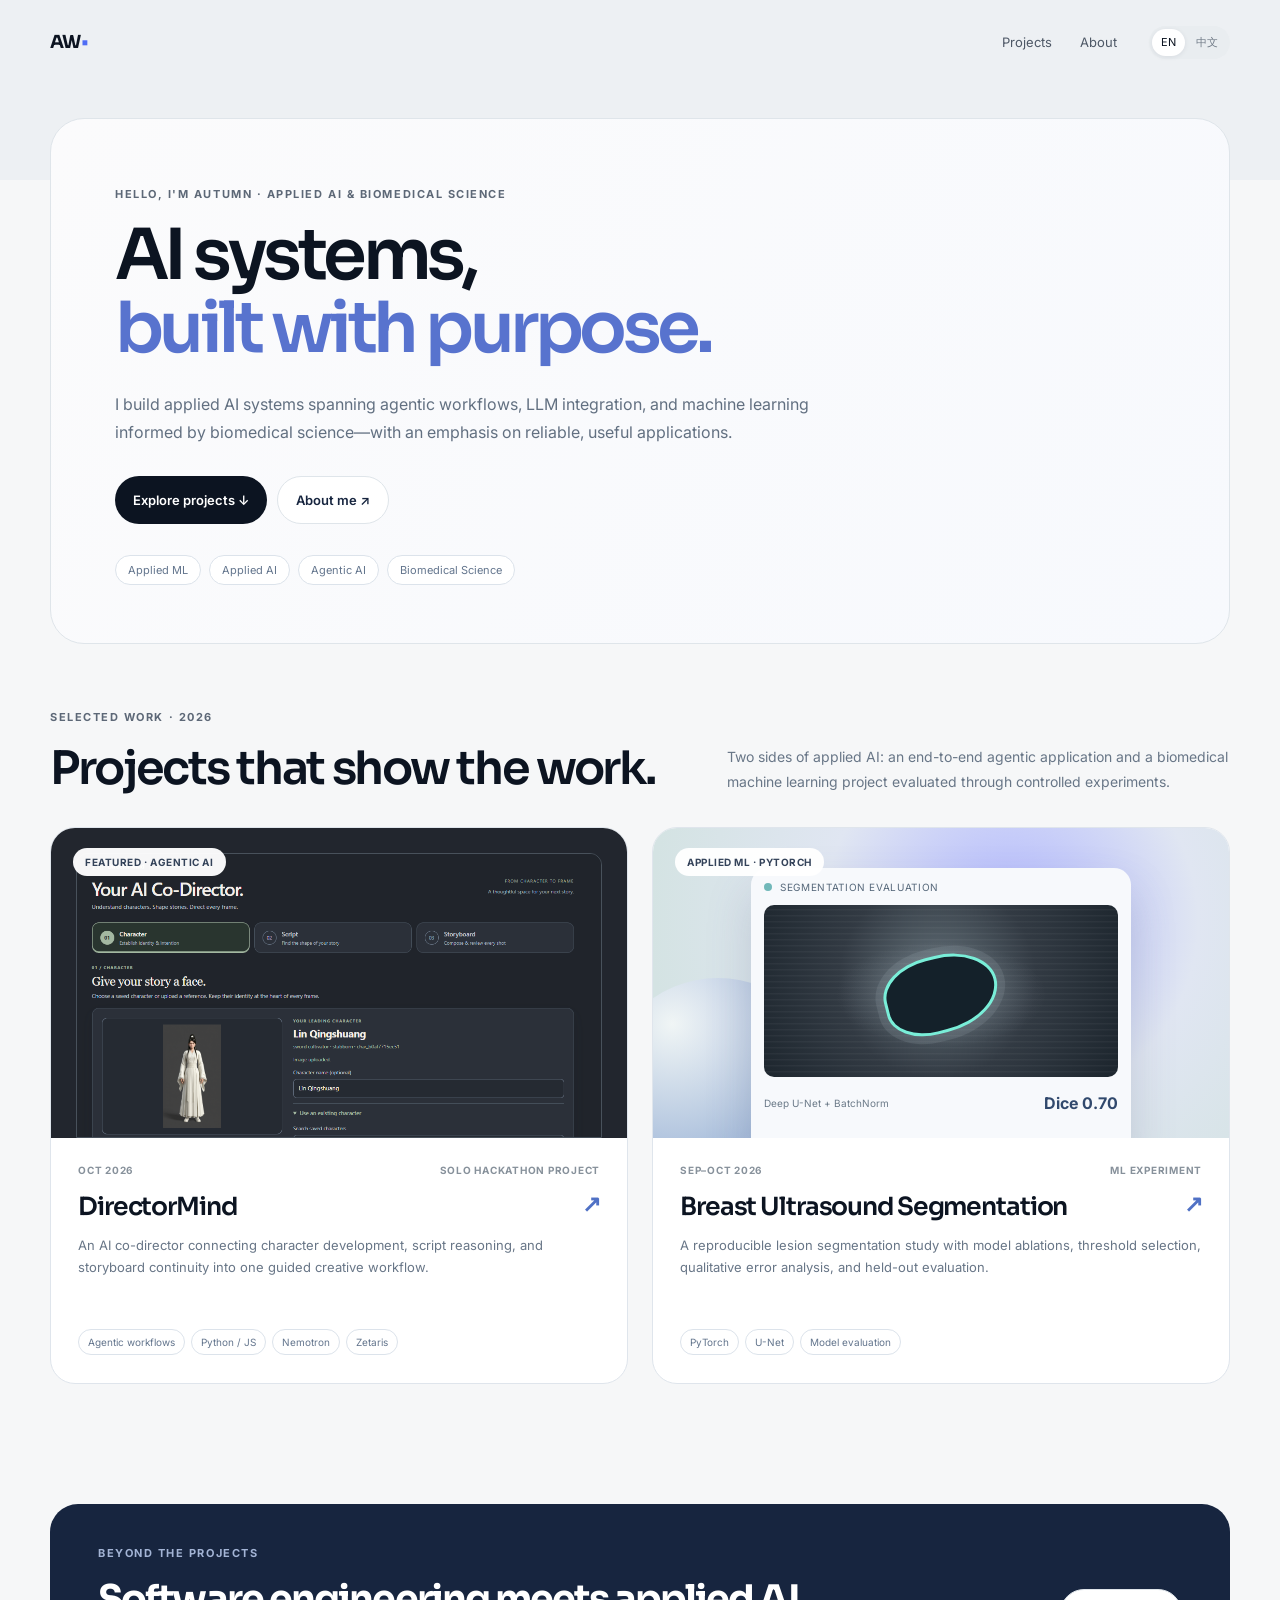
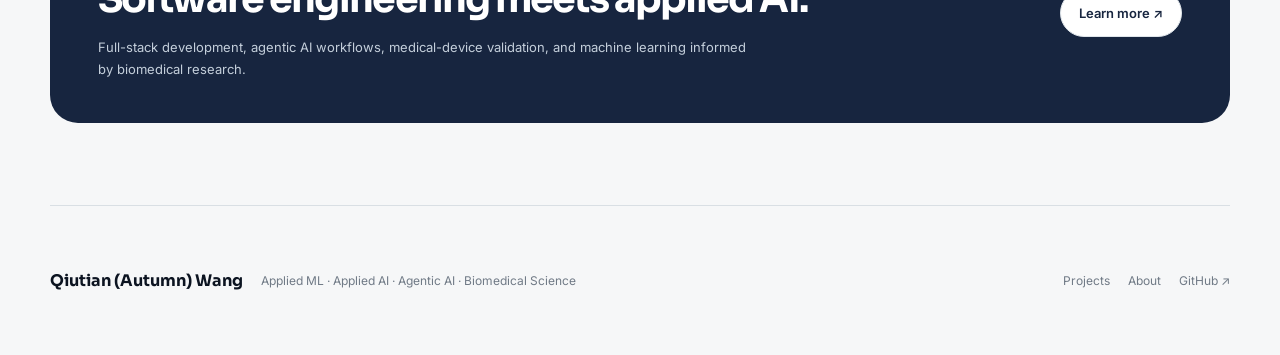
==== commit a1ffdc27: "Refresh portfolio positioning and project pages Reframed the site around applied ML, applied AI, age" ====
--- a/index.html
+++ b/index.html
@@ -9,7 +9,7 @@
 <link crossorigin="" href="https://fonts.gstatic.com" rel="preconnect"/>
 <link href="https://fonts.googleapis.com/css2?family=Inter:wght@400;500;600;700&amp;family=Sora:wght@500;600;700&amp;display=swap" rel="stylesheet"/>
 <link href="style.css" rel="stylesheet"/>
-<meta content="Portfolio of Autumn Wang: agentic AI application development, LLM workflows, PyTorch, and computer vision." name="description"/>
+<meta content="Autumn Wang portfolio: applied machine learning, applied AI, agentic AI systems, and biomedical science." name="description"/>
 <title>Autumn Wang — AI Engineering Portfolio</title>
 </head>
 <body class="portfolio-home">
@@ -27,31 +27,30 @@
 <main>
 <section aria-labelledby="portfolio-title" class="portfolio-hero">
 <div class="portfolio-hero-copy">
-<p class="eyebrow" data-en="HELLO, I'M AUTUMN · APPLIED AI &amp; SOFTWARE" data-zh="你好，我是 AUTUMN · 应用 AI 与软件开发">HELLO, I'M AUTUMN · APPLIED AI &amp; SOFTWARE</p>
+<p class="eyebrow" data-en="HELLO, I'M AUTUMN · APPLIED AI &amp; BIOMEDICAL SCIENCE" data-zh="你好，我是 AUTUMN · 应用 AI 与生物医学科学">HELLO, I'M AUTUMN · APPLIED AI &amp; BIOMEDICAL SCIENCE</p>
 <h1 id="portfolio-title"><span data-en="AI systems," data-zh="构建真正">AI systems,</span><span class="portfolio-accent" data-en="built with purpose." data-zh="有用的 AI 系统。">built with purpose.</span></h1>
-<p class="portfolio-lede" data-en="I design and build practical AI applications—from agentic workflows and LLM integrations to computer vision models tested with reproducible experiments." data-zh="我开发实用型 AI 应用，从 Agentic AI 工作流与 LLM 集成，到经过可复现实验验证的计算机视觉模型。">I design and build practical AI applications—from agentic workflows and LLM integrations to computer vision models tested with reproducible experiments.</p>
+<p class="portfolio-lede" data-en="I build applied AI systems spanning agentic workflows, LLM integration, and machine learning informed by biomedical science—with an emphasis on reliable, useful applications." data-zh="我致力于开发实用的应用型 AI 系统，结合 Agentic AI 工作流、LLM 集成与生物医学科学背景下的机器学习，重视可靠性与实际应用价值。">I build applied AI systems spanning agentic workflows, LLM integration, and machine learning informed by biomedical science—with an emphasis on reliable, useful applications.</p>
 <div class="portfolio-hero-actions"><a class="btn btn-dark" data-en="Explore projects ↓" data-zh="查看项目 ↓" href="#projects">Explore projects ↓</a><a class="btn btn-light" data-en="About me ↗" data-zh="关于我 ↗" href="about.html">About me ↗</a></div>
-<div class="portfolio-keywords"><span>Agentic AI</span><span>Python</span><span>LLM Integration</span><span>PyTorch</span></div>
+<div class="portfolio-keywords"><span data-en="Applied ML" data-zh="应用机器学习">Applied ML</span><span data-en="Applied AI" data-zh="应用 AI">Applied AI</span><span data-en="Agentic AI" data-zh="智能体 AI">Agentic AI</span><span data-en="Biomedical Science" data-zh="生物医学科学">Biomedical Science</span></div>
 </div>
-
 </section>
 <section aria-labelledby="projects-title" class="portfolio-section" id="projects">
-<div class="portfolio-section-head"><div><p class="eyebrow" data-en="SELECTED WORK · 2026" data-zh="精选项目 · 2026">SELECTED WORK · 2026</p><h2 data-en="Projects that show the work." data-zh="从想法到可验证的成果。" id="projects-title">Projects that show the work.</h2></div><p data-en="Two different sides of applied AI: an agentic application built end-to-end, and a computer vision model evaluated through controlled experiments." data-zh="应用 AI 的两个方向：从零构建的 Agentic AI 产品，以及通过控制变量实验评估的计算机视觉模型。">Two different sides of applied AI: an agentic application built end-to-end, and a computer vision model evaluated through controlled experiments.</p></div>
+<div class="portfolio-section-head"><div><p class="eyebrow" data-en="SELECTED WORK · 2026" data-zh="精选项目 · 2026">SELECTED WORK · 2026</p><h2 data-en="Projects that show the work." data-zh="从想法到可验证的成果。" id="projects-title">Projects that show the work.</h2></div><p data-en="Two sides of applied AI: an end-to-end agentic application and a biomedical machine learning project evaluated through controlled experiments." data-zh="应用型 AI 的两个方向：端到端开发的 Agentic AI 应用，以及通过控制变量实验评估的生物医学机器学习项目。">Two sides of applied AI: an end-to-end agentic application and a biomedical machine learning project evaluated through controlled experiments.</p></div>
 <div class="portfolio-project-grid">
 <a aria-label="Explore DirectorMind project" class="portfolio-project-card" href="directormind.html">
 <div class="portfolio-project-image dm-project-cover"><img alt="DirectorMind Character Director application interface" loading="lazy" src="assets/directormind-character.png"/><span class="portfolio-image-pill">FEATURED · AGENTIC AI</span></div>
 <div class="portfolio-project-content"><div class="portfolio-project-meta"><span>OCT 2026</span><span>SOLO HACKATHON PROJECT</span></div><h3>DirectorMind <span class="portfolio-project-arrow">↗</span></h3><p data-en="An AI co-director connecting character development, script reasoning, and storyboard continuity into one guided creative workflow." data-zh="一款贯通角色开发、剧本推理和分镜连续性检查的 AI 联合导演应用。">An AI co-director connecting character development, script reasoning, and storyboard continuity into one guided creative workflow.</p><div class="portfolio-tag-row"><span>Agentic workflows</span><span>Python / JS</span><span>Nemotron</span><span>Zetaris</span></div></div>
 </a>
 <a aria-label="Explore breast ultrasound segmentation project" class="portfolio-project-card" href="breast-ultrasound.html">
-<div class="portfolio-project-image cv-project-cover"><div class="cv-card-orb"></div><div class="cv-card-window"><div class="cv-window-top"><span class="cv-window-dot"></span><span data-en="SEGMENTATION EVALUATION" data-zh="图像分割评估">SEGMENTATION EVALUATION</span></div><div class="cv-image-placeholder"><div class="cv-scan"></div><div class="cv-lesion"></div></div><div class="cv-window-score"><span>Deep U-Net + BatchNorm</span><strong>Dice 0.70</strong></div></div><span class="portfolio-image-pill">COMPUTER VISION · PYTORCH</span></div>
+<div class="portfolio-project-image cv-project-cover"><div class="cv-card-orb"></div><div class="cv-card-window"><div class="cv-window-top"><span class="cv-window-dot"></span><span data-en="SEGMENTATION EVALUATION" data-zh="图像分割评估">SEGMENTATION EVALUATION</span></div><div class="cv-image-placeholder"><div class="cv-scan"></div><div class="cv-lesion"></div></div><div class="cv-window-score"><span>Deep U-Net + BatchNorm</span><strong>Dice 0.70</strong></div></div><span class="portfolio-image-pill" data-en="APPLIED ML · PYTORCH" data-zh="应用机器学习 · PYTORCH">APPLIED ML · PYTORCH</span></div>
 <div class="portfolio-project-content"><div class="portfolio-project-meta"><span>SEP–OCT 2026</span><span>ML EXPERIMENT</span></div><h3>Breast Ultrasound Segmentation <span class="portfolio-project-arrow">↗</span></h3><p data-en="A reproducible lesion segmentation study with model ablations, threshold selection, qualitative error analysis, and held-out evaluation." data-zh="可复现的乳腺超声病灶分割实验，包括模型消融、阈值选择、错误分析与独立测试集评估。">A reproducible lesion segmentation study with model ablations, threshold selection, qualitative error analysis, and held-out evaluation.</p><div class="portfolio-tag-row"><span>PyTorch</span><span>U-Net</span><span>Model evaluation</span></div></div>
 </a>
 </div>
 </section>
-<section class="portfolio-bottom-banner"><div><p class="eyebrow" data-en="BEYOND THE PROJECTS" data-zh="更多背景">BEYOND THE PROJECTS</p><h2 data-en="Software engineering meets applied AI." data-zh="软件工程与应用 AI 的交叉点。">Software engineering meets applied AI.</h2><p data-en="Full-stack development, AI-assisted workflow automation, medical-device validation, and research-driven machine learning." data-zh="全栈开发、AI 辅助业务自动化、医疗器械验证和研究导向的机器学习。">Full-stack development, AI-assisted workflow automation, medical-device validation, and research-driven machine learning.</p></div><a class="btn btn-light" data-en="Learn more ↗" data-zh="了解更多 ↗" href="about.html">Learn more ↗</a></section>
+<section class="portfolio-bottom-banner"><div><p class="eyebrow" data-en="BEYOND THE PROJECTS" data-zh="更多背景">BEYOND THE PROJECTS</p><h2 data-en="Software engineering meets applied AI." data-zh="软件工程与应用 AI 的交叉点。">Software engineering meets applied AI.</h2><p data-en="Full-stack development, agentic AI workflows, medical-device validation, and machine learning informed by biomedical research." data-zh="全栈开发、Agentic AI 工作流、医疗器械验证，以及结合生物医学研究的机器学习。">Full-stack development, agentic AI workflows, medical-device validation, and machine learning informed by biomedical research.</p></div><a class="btn btn-light" data-en="Learn more ↗" data-zh="了解更多 ↗" href="about.html">Learn more ↗</a></section>
 </main>
 <footer class="site-footer portfolio-footer">
-<div><strong>Qiutian (Autumn) Wang</strong><span data-en="Applied AI · Agentic Systems · Computer Vision" data-zh="应用 AI · 智能体系统 · 计算机视觉">Applied AI · Agentic Systems · Computer Vision</span></div>
+<div><strong>Qiutian (Autumn) Wang</strong><span data-en="Applied ML · Applied AI · Agentic AI · Biomedical Science" data-zh="应用机器学习 · 应用 AI · 智能体 AI · 生物医学科学">Applied ML · Applied AI · Agentic AI · Biomedical Science</span></div>
 <div><a data-en="Projects" data-zh="项目" href="index.html#projects">Projects</a><a data-en="About" data-zh="关于我" href="about.html">About</a><a href="https://github.com/qwqtw" rel="noopener noreferrer" target="_blank">GitHub ↗</a></div>
 </footer>
 <script src="script.js"></script>
--- a/style.css
+++ b/style.css
@@ -2066,3 +2066,7 @@
 .dm-hero-actions .btn-dark:link, .dm-hero-actions .btn-dark:visited { color: #162a22; }
 .dm-hero-actions .btn-dark:hover { background: #d7eadf; color: #10221a; }
 @media (max-width: 440px) { .dm-hero-actions .btn { width: 100%; } }
+
+/* Wider interdisciplinary positioning on About: prevent overlong heading words from overflowing. */
+.about-copy h1 { overflow-wrap: normal; }
+@media (min-width: 981px) { .about-copy h1 { font-size: clamp(46px, 4.3vw, 69px); } }
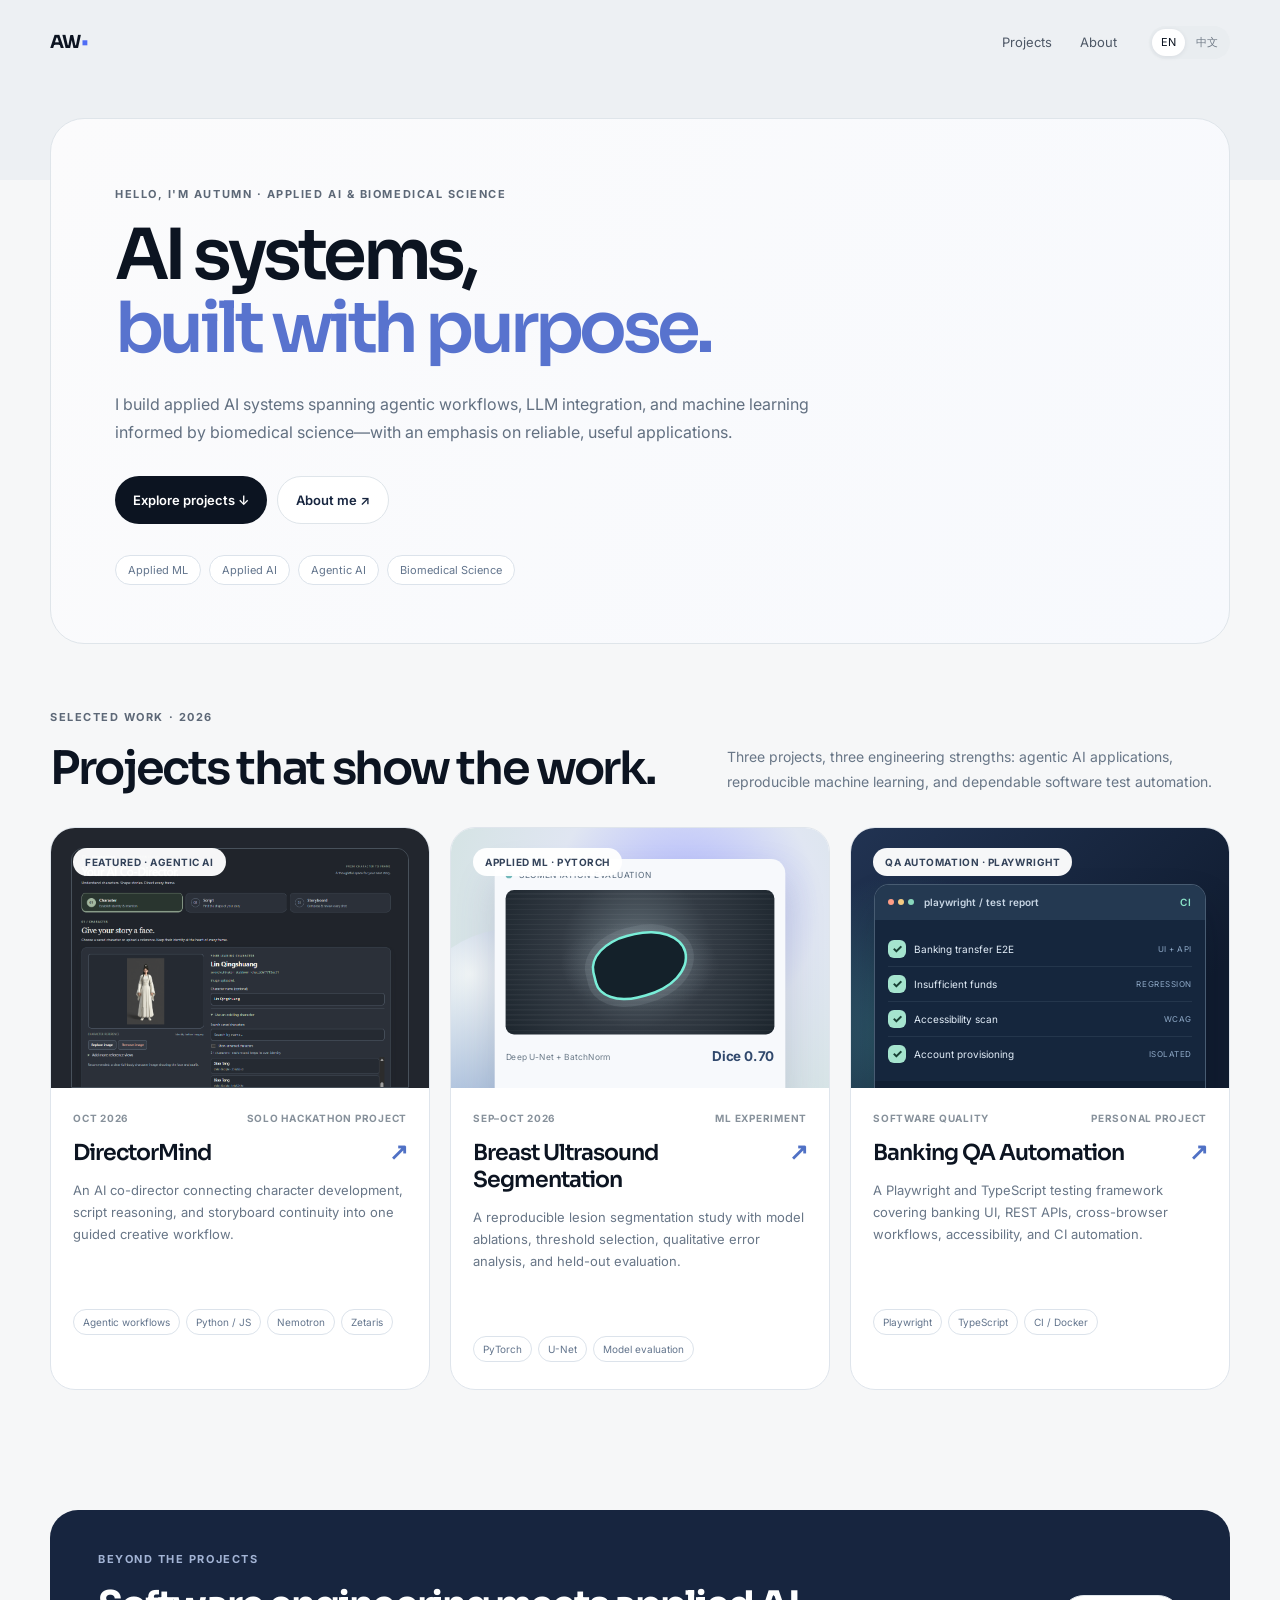
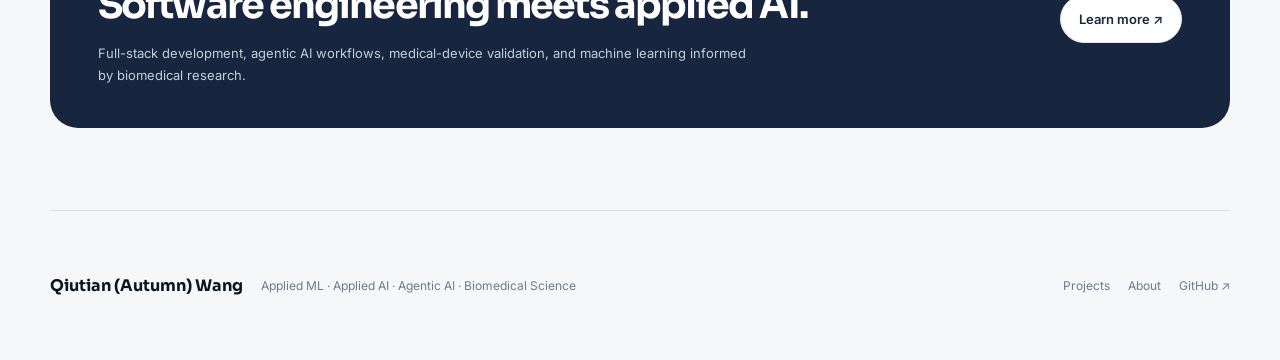
==== commit 372d2fc7: "Add banking QA automation project showcase This commit adds a new Banking QA Automation project land" ====
--- a/index.html
+++ b/index.html
@@ -35,7 +35,7 @@
 </div>
 </section>
 <section aria-labelledby="projects-title" class="portfolio-section" id="projects">
-<div class="portfolio-section-head"><div><p class="eyebrow" data-en="SELECTED WORK · 2026" data-zh="精选项目 · 2026">SELECTED WORK · 2026</p><h2 data-en="Projects that show the work." data-zh="从想法到可验证的成果。" id="projects-title">Projects that show the work.</h2></div><p data-en="Two sides of applied AI: an end-to-end agentic application and a biomedical machine learning project evaluated through controlled experiments." data-zh="应用型 AI 的两个方向：端到端开发的 Agentic AI 应用，以及通过控制变量实验评估的生物医学机器学习项目。">Two sides of applied AI: an end-to-end agentic application and a biomedical machine learning project evaluated through controlled experiments.</p></div>
+<div class="portfolio-section-head"><div><p class="eyebrow" data-en="SELECTED WORK · 2026" data-zh="精选项目 · 2026">SELECTED WORK · 2026</p><h2 data-en="Projects that show the work." data-zh="从想法到可验证的成果。" id="projects-title">Projects that show the work.</h2></div><p data-en="Three projects, three engineering strengths: agentic AI applications, reproducible machine learning, and dependable software test automation." data-zh="三个项目，展示 Agentic AI 应用、可复现的机器学习实验和可靠的软件自动化测试能力。">Three projects, three engineering strengths: agentic AI applications, reproducible machine learning, and dependable software test automation.</p></div>
 <div class="portfolio-project-grid">
 <a aria-label="Explore DirectorMind project" class="portfolio-project-card" href="directormind.html">
 <div class="portfolio-project-image dm-project-cover"><img alt="DirectorMind Character Director application interface" loading="lazy" src="assets/directormind-character.png"/><span class="portfolio-image-pill">FEATURED · AGENTIC AI</span></div>
@@ -44,6 +44,28 @@
 <a aria-label="Explore breast ultrasound segmentation project" class="portfolio-project-card" href="breast-ultrasound.html">
 <div class="portfolio-project-image cv-project-cover"><div class="cv-card-orb"></div><div class="cv-card-window"><div class="cv-window-top"><span class="cv-window-dot"></span><span data-en="SEGMENTATION EVALUATION" data-zh="图像分割评估">SEGMENTATION EVALUATION</span></div><div class="cv-image-placeholder"><div class="cv-scan"></div><div class="cv-lesion"></div></div><div class="cv-window-score"><span>Deep U-Net + BatchNorm</span><strong>Dice 0.70</strong></div></div><span class="portfolio-image-pill" data-en="APPLIED ML · PYTORCH" data-zh="应用机器学习 · PYTORCH">APPLIED ML · PYTORCH</span></div>
 <div class="portfolio-project-content"><div class="portfolio-project-meta"><span>SEP–OCT 2026</span><span>ML EXPERIMENT</span></div><h3>Breast Ultrasound Segmentation <span class="portfolio-project-arrow">↗</span></h3><p data-en="A reproducible lesion segmentation study with model ablations, threshold selection, qualitative error analysis, and held-out evaluation." data-zh="可复现的乳腺超声病灶分割实验，包括模型消融、阈值选择、错误分析与独立测试集评估。">A reproducible lesion segmentation study with model ablations, threshold selection, qualitative error analysis, and held-out evaluation.</p><div class="portfolio-tag-row"><span>PyTorch</span><span>U-Net</span><span>Model evaluation</span></div></div>
+</a>
+
+<a aria-label="Explore banking QA automation project" class="portfolio-project-card" href="qa-automation.html">
+<div class="portfolio-project-image qa-project-cover">
+<span class="portfolio-image-pill" data-en="QA AUTOMATION · PLAYWRIGHT" data-zh="自动化测试 · PLAYWRIGHT">QA AUTOMATION · PLAYWRIGHT</span>
+<div aria-hidden="true" class="qa-project-visual">
+<div class="qa-visual-header"><span class="qa-visual-dots"><i></i><i></i><i></i></span><span>playwright / test report</span><span class="qa-visual-time">CI</span></div>
+<div class="qa-visual-body">
+<div class="qa-visual-line"><span class="qa-check">✓</span><span>Banking transfer E2E</span><em>UI + API</em></div>
+<div class="qa-visual-line"><span class="qa-check">✓</span><span>Insufficient funds</span><em>REGRESSION</em></div>
+<div class="qa-visual-line"><span class="qa-check">✓</span><span>Accessibility scan</span><em>WCAG</em></div>
+<div class="qa-visual-line"><span class="qa-check">✓</span><span>Account provisioning</span><em>ISOLATED</em></div>
+</div>
+<div class="qa-visual-footer"><span>CHROMIUM</span><span>FIREFOX</span><span>WEBKIT</span></div>
+</div>
+</div>
+<div class="portfolio-project-content">
+<div class="portfolio-project-meta"><span data-en="SOFTWARE QUALITY" data-zh="软件质量">SOFTWARE QUALITY</span><span data-en="PERSONAL PROJECT" data-zh="个人项目">PERSONAL PROJECT</span></div>
+<h3>Banking QA Automation <span class="portfolio-project-arrow">↗</span></h3>
+<p data-en="A Playwright and TypeScript testing framework covering banking UI, REST APIs, cross-browser workflows, accessibility, and CI automation." data-zh="基于 Playwright 和 TypeScript 的银行应用测试框架，涵盖 UI、REST API、跨浏览器流程、无障碍检查与持续集成。">A Playwright and TypeScript testing framework covering banking UI, REST APIs, cross-browser workflows, accessibility, and CI automation.</p>
+<div class="portfolio-tag-row"><span>Playwright</span><span>TypeScript</span><span>CI / Docker</span></div>
+</div>
 </a>
 </div>
 </section>
--- a/style.css
+++ b/style.css
@@ -2070,3 +2070,80 @@
 /* Wider interdisciplinary positioning on About: prevent overlong heading words from overflowing. */
 .about-copy h1 { overflow-wrap: normal; }
 @media (min-width: 981px) { .about-copy h1 { font-size: clamp(46px, 4.3vw, 69px); } }
+
+
+/* ========== Banking QA Automation portfolio addition ========== */
+@media (min-width: 1101px) {
+  .portfolio-project-grid { grid-template-columns: repeat(3, minmax(0,1fr)); gap: 20px; }
+  .portfolio-project-image { height: 260px; }
+  .portfolio-project-content { padding: 24px 22px 27px; }
+  .portfolio-project-content h3 { font-size: 22px; }
+  .portfolio-project-content p { min-height: 110px; }
+  .dm-project-cover { padding: 20px 20px 0; }
+  .cv-project-cover { padding: 16px; }
+  .cv-card-window { transform: scale(.84); transform-origin: top center; }
+}
+@media (min-width: 701px) and (max-width: 1100px) {
+  .portfolio-project-grid { grid-template-columns: repeat(2, minmax(0,1fr)); }
+  .portfolio-project-grid > :last-child { grid-column: 1 / -1; }
+  .portfolio-project-grid > :last-child .portfolio-project-image { height: 300px; }
+}
+.qa-project-cover { background: radial-gradient(circle at 15% 80%,rgba(94,198,196,.34),transparent 42%), linear-gradient(135deg,#213352,#101c30 80%); padding: 56px 23px 20px; }
+.qa-project-visual { border:1px solid rgba(189,215,235,.30); border-radius:15px; overflow:hidden; box-shadow:0 22px 36px rgba(5,11,23,.25); background:#15263d; color:#e2edf8; max-width:570px; margin:auto; }
+.qa-visual-header { height:35px; background:#243951; display:flex; gap:10px; align-items:center; padding:0 13px; font:600 10px/1.1 Inter,sans-serif; color:#c8d6e4; }
+.qa-visual-header>.qa-visual-time { margin-left:auto; color:#8be4c8; letter-spacing:.12em; }
+.qa-visual-dots { display:flex; gap:4px; }.qa-visual-dots i {width:6px;height:6px;background:#7e95ae;border-radius:50%;display:block;}
+.qa-visual-dots i:first-child {background:#ff9d85;} .qa-visual-dots i:nth-child(2) {background:#f5cb82;} .qa-visual-dots i:last-child {background:#89d8bd;}
+.qa-visual-body { padding:12px 13px 10px; }
+.qa-visual-line { display:flex;align-items:center;gap:8px;padding:8px 0;border-bottom:1px solid rgba(217,233,249,.08);font-size:10px; }
+.qa-visual-line:last-child {border-bottom:0;}
+.qa-visual-line .qa-check {width:18px;height:18px;display:grid;place-items:center;border-radius:6px;color:#173e32;background:#a5e4ce; font-size:12px;font-weight:800;flex-shrink:0;}
+.qa-visual-line em {margin-left:auto;color:#8faac8;font-size:8px;letter-spacing:.07em;font-style:normal;white-space:nowrap;}
+.qa-visual-footer {display:flex;flex-wrap:wrap;gap:6px;padding:11px 12px 13px;background:#101f33;}
+.qa-visual-footer span {font-size:8px;letter-spacing:.07em;color:#a8c5d7;border:1px solid #38536b;padding:4px 7px;border-radius:99px;}
+/* The miniature preview above is an illustrative visual of the test suite, not a captured test report. */
+.qa-detail .dm-breadcrumb { padding-top:25px; }
+.qa-hero { padding:53px 50px; border-radius:32px; background:#f5fafb; border:1px solid #dfe7ee; display:grid;grid-template-columns:1.05fr .95fr;gap:30px;align-items:center; }
+.qa-hero h1 {font-family:Sora,sans-serif;font-size:clamp(42px,5vw,66px);font-weight:600;letter-spacing:-.065em;line-height:1.08;margin:0 0 20px;}
+.qa-hero h1 span {display:block;color:#4d6b87;}
+.qa-hero-intro {font-size:15px;line-height:1.9;color:#657489;max-width:590px;margin:0 0 21px;}
+.qa-hero .qa-hero-note {display:inline-flex;padding:7px 12px;border-radius:99px;background:#e7f0f2;color:#385f6c;font-size:10px;font-weight:700;letter-spacing:.06em;margin-bottom:21px;}
+.qa-facts {display:flex;flex-wrap:wrap;gap:9px;margin:25px 0;}
+.qa-facts span {background:#fff;border:1px solid #dce7ec;border-radius:9px;padding:9px 11px;color:#536b7c;font-size:11px;font-weight:600;}
+.qa-hero-visual {padding:22px 7px;}
+.qa-hero-visual .qa-project-visual {max-width:100%;transform:rotate(1.2deg);box-shadow:0 24px 50px rgba(23,43,59,.18);}
+.qa-hero-visual .qa-visual-line {padding:12px 0;font-size:12px;}.qa-hero-visual .qa-visual-footer span {font-size:10px;}
+.qa-hero-visual .qa-visual-header {height:42px;}
+.qa-disclaimer {font-size:11px;line-height:1.7;color:#6b7a87;margin-top:13px;}
+.qa-intro-grid {display:grid;grid-template-columns:repeat(3,minmax(0,1fr));gap:17px;margin-top:35px;}
+.qa-info-card {background:#fff;border:1px solid #e0e8ed;border-radius:22px;padding:27px;min-height:220px;}
+.qa-info-card>span {display:inline-block;color:#6785a2;font-size:12px;font-weight:700;letter-spacing:.08em;margin-bottom:19px;}
+.qa-info-card h3 {font-family:Sora,sans-serif;font-size:19px;letter-spacing:-.035em;line-height:1.35;margin:0 0 14px;}
+.qa-info-card p {color:#69788a;font-size:13px;line-height:1.8;margin:0;}
+.qa-flow {display:grid;grid-template-columns:repeat(4,minmax(0,1fr));gap:12px;margin-top:30px;}
+.qa-flow-step {position:relative;background:#17263f;border-radius:18px;color:#fff;padding:23px 18px;min-height:174px;}
+.qa-flow-step .step-num {color:#8ecbbc;font-weight:700;letter-spacing:.08em;font-size:10px;}
+.qa-flow-step strong {display:block;font-size:16px;margin:16px 0 10px;}
+.qa-flow-step p {color:#bfcedd;font-size:12px;line-height:1.7;margin:0;}
+.qa-evidence {border-radius:20px;background:#15243c;color:#e3edf9;overflow:hidden;margin-top:30px;}
+.qa-evidence-top {background:#213753;padding:13px 21px;display:flex;justify-content:space-between;gap:12px;color:#bad0e6;font-size:11px;}
+.qa-evidence pre {margin:0;overflow-x:auto;padding:22px 26px;line-height:1.8;font-size:12px;color:#e9f0fb;white-space:pre;}
+.qa-evidence-note {background:#f1f6f8;border-radius:12px;padding:14px 17px;margin-top:14px;font-size:12px;line-height:1.65;color:#526779;}
+.qa-tech-note {color:#66788b;font-size:13px;line-height:1.8;max-width:780px;margin:20px 0 0;}
+.qa-detail .portfolio-bottom-banner {margin-top:75px;}
+@media(max-width:1000px){
+  .qa-hero{grid-template-columns:1fr;padding:42px 35px;}
+  .qa-hero-visual{max-width:690px;width:100%;margin:auto;}
+  .qa-intro-grid{grid-template-columns:1fr 1fr;}
+  .qa-flow{grid-template-columns:1fr 1fr;}
+}
+@media(max-width:700px){
+  .qa-hero {padding:32px 22px;}
+  .qa-hero h1 {font-size:clamp(35px,9vw,47px);}
+  .qa-hero-visual{padding:10px 0;}
+  .qa-intro-grid,.qa-flow{grid-template-columns:1fr;}
+  .qa-info-card,.qa-flow-step{min-height:0;}
+  .qa-evidence pre{padding:15px;font-size:10px;}
+  .qa-project-cover{padding:52px 17px 20px;}
+  .portfolio-project-grid > :last-child{grid-column:auto;}
+}
